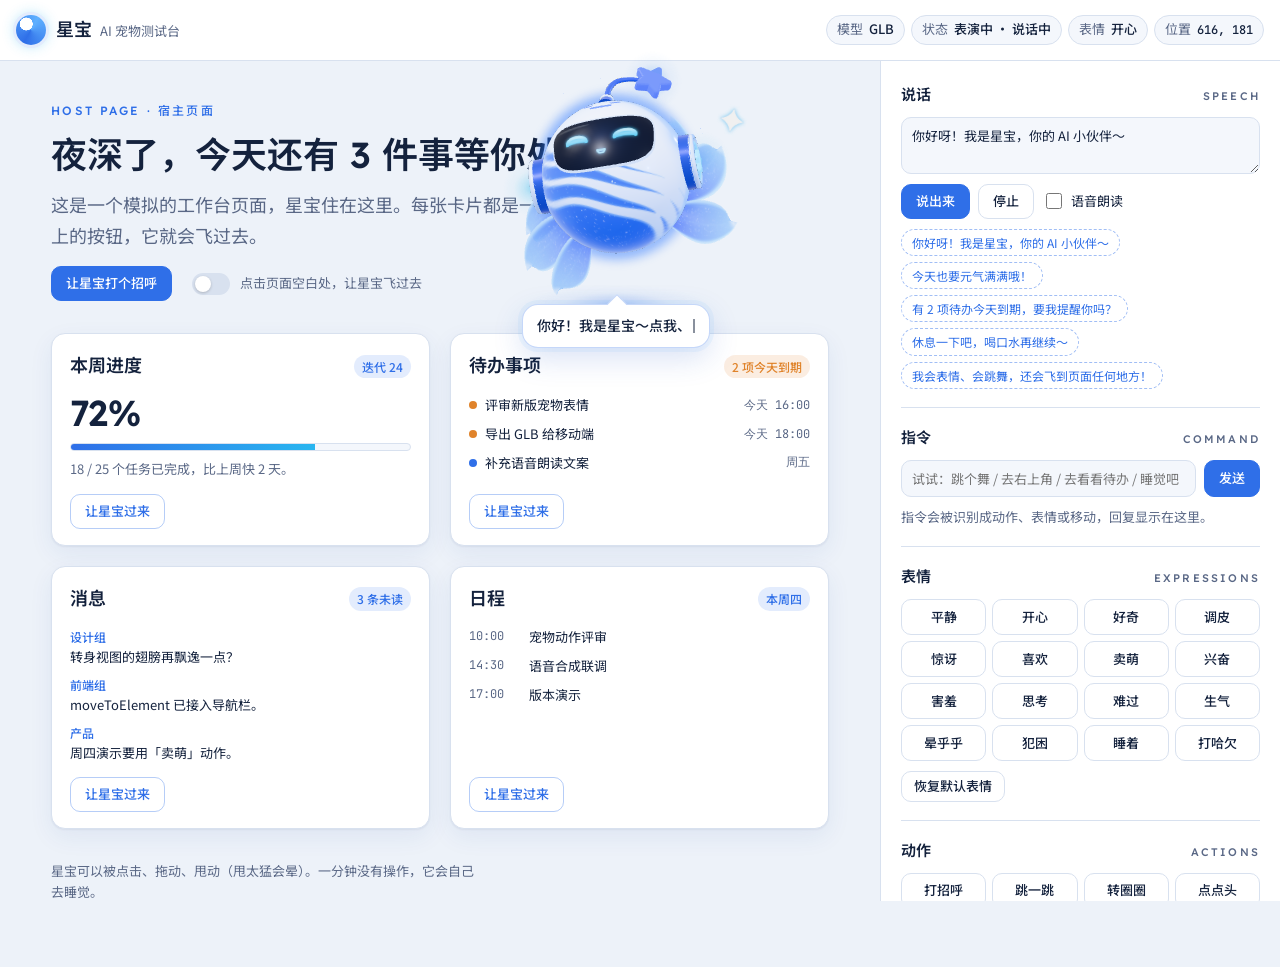
==== xingbao/index.html @ 5c1b40f6 "Add files via upload" ====
<!doctype html>
<html lang="zh-CN">
  <head>
    <meta charset="utf-8" />
    <meta name="viewport" content="width=device-width, initial-scale=1, viewport-fit=cover" />
    <title>星宝 AI 宠物测试台</title>
    <meta name="claude:viewport-fit-sides" content="cover" />
    <meta name="description" content="3D AI 宠物「星宝」的测试页面：表情、动作、说话、移动到页面指定位置、休息卖萌。" />
    <link rel="preconnect" href="https://fonts.googleapis.com" />
    <link rel="preconnect" href="https://fonts.gstatic.com" crossorigin />
    <link
      rel="stylesheet"
      href="https://fonts.googleapis.com/css2?family=Lexend:wght@400;500;600;700&family=Noto+Sans+SC:wght@400;500;700&family=JetBrains+Mono:wght@400;500&display=swap"
    />
    <script type="module" crossorigin src="./assets/main-Bt_G5dCi.js"></script>
    <link rel="modulepreload" crossorigin href="./assets/AIPet-CMBQ55zG.js">
    <link rel="stylesheet" crossorigin href="./assets/main-CghpnTw7.css">
  </head>
  <body>
    <header class="topbar">
      <div class="topbar-inner">
        <div class="brand">
          <span class="brand-mark" aria-hidden="true"></span>
          <div class="brand-text">
            <strong>星宝</strong>
            <span>AI 宠物测试台</span>
          </div>
        </div>
        <dl class="readout" aria-live="polite">
          <div><dt>模型</dt><dd id="ro-source">加载中</dd></div>
          <div><dt>状态</dt><dd id="ro-state">—</dd></div>
          <div><dt>表情</dt><dd id="ro-expr">—</dd></div>
          <div class="ro-pos"><dt>位置</dt><dd id="ro-pos">—</dd></div>
        </dl>
      </div>
    </header>

    <div class="shell">
      <main class="host" id="host" aria-label="模拟业务页面（星宝的活动区域）">
        <section class="greeting">
          <p class="eyebrow">HOST PAGE · 宿主页面</p>
          <h1 id="greeting-title">你好，今天还有 3 件事等你处理</h1>
          <p class="lede">这是一个模拟的工作台页面，星宝住在这里。每张卡片都是一个落脚点，点卡片上的按钮，它就会飞过去。</p>
          <div class="greeting-actions">
            <button class="btn btn-primary" id="btn-greet" type="button">让星宝打个招呼</button>
            <label class="switch">
              <input type="checkbox" id="opt-click-move" />
              <span class="switch-track" aria-hidden="true"></span>
              <span>点击页面空白处，让星宝飞过去</span>
            </label>
          </div>
        </section>

        <div class="spots">
          <article class="spot" id="spot-progress" data-spot="本周进度">
            <header>
              <h2>本周进度</h2>
              <span class="tag">迭代 24</span>
            </header>
            <div class="progress">
              <div class="progress-num"><span>72</span>%</div>
              <div class="progress-bar" role="progressbar" aria-valuenow="72" aria-valuemin="0" aria-valuemax="100" aria-label="本周进度">
                <span style="width: 72%"></span>
              </div>
              <p class="muted">18 / 25 个任务已完成，比上周快 2 天。</p>
            </div>
            <button class="btn btn-ghost spot-call" type="button" data-placement="top-right">让星宝过来</button>
          </article>

          <article class="spot" id="spot-tasks" data-spot="待办事项">
            <header>
              <h2>待办事项</h2>
              <span class="tag tag-warn">2 项今天到期</span>
            </header>
            <ul class="todo">
              <li><span class="dot dot-warn"></span>评审新版宠物表情<time>今天 16:00</time></li>
              <li><span class="dot dot-warn"></span>导出 GLB 给移动端<time>今天 18:00</time></li>
              <li><span class="dot"></span>补充语音朗读文案<time>周五</time></li>
            </ul>
            <button class="btn btn-ghost spot-call" type="button" data-placement="top">让星宝过来</button>
          </article>

          <article class="spot" id="spot-messages" data-spot="消息">
            <header>
              <h2>消息</h2>
              <span class="tag">3 条未读</span>
            </header>
            <ul class="msgs">
              <li><b>设计组</b>转身视图的翅膀再飘逸一点？</li>
              <li><b>前端组</b>moveToElement 已接入导航栏。</li>
              <li><b>产品</b>周四演示要用「卖萌」动作。</li>
            </ul>
            <button class="btn btn-ghost spot-call" type="button" data-placement="right">让星宝过来</button>
          </article>

          <article class="spot" id="spot-calendar" data-spot="日程">
            <header>
              <h2>日程</h2>
              <span class="tag">本周四</span>
            </header>
            <ol class="agenda">
              <li><time>10:00</time>宠物动作评审</li>
              <li><time>14:30</time>语音合成联调</li>
              <li><time>17:00</time>版本演示</li>
            </ol>
            <button class="btn btn-ghost spot-call" type="button" data-placement="left">让星宝过来</button>
          </article>
        </div>
        <p class="footnote">星宝可以被点击、拖动、甩动（甩太猛会晕）。一分钟没有操作，它会自己去睡觉。</p>
      </main>

      <aside class="console" aria-label="控制台">
        <section class="panel" aria-labelledby="h-talk">
          <h2 class="panel-title" id="h-talk"><span>说话</span><small>SPEECH</small></h2>
          <label class="sr-only" for="say-text">要说的话</label>
          <textarea id="say-text" rows="2">你好呀！我是星宝，你的 AI 小伙伴～</textarea>
          <div class="row">
            <button class="btn btn-primary" id="btn-say" type="button">说出来</button>
            <button class="btn" id="btn-stop" type="button">停止</button>
            <label class="check"><input type="checkbox" id="opt-voice" />语音朗读</label>
          </div>
          <div class="chips" id="say-presets" aria-label="预设台词"></div>
        </section>

        <section class="panel" aria-labelledby="h-chat">
          <h2 class="panel-title" id="h-chat"><span>指令</span><small>COMMAND</small></h2>
          <form class="chat-form" id="chat-form" autocomplete="off">
            <label class="sr-only" for="chat-input">对星宝说</label>
            <input id="chat-input" type="text" placeholder="试试：跳个舞 / 去右上角 / 去看看待办 / 睡觉吧" />
            <button class="btn btn-primary" type="submit">发送</button>
          </form>
          <ol class="chat-log" id="chat-log" aria-live="polite"></ol>
        </section>

        <section class="panel" aria-labelledby="h-expr">
          <h2 class="panel-title" id="h-expr"><span>表情</span><small>EXPRESSIONS</small></h2>
          <div class="grid grid-4" id="expr-grid"></div>
          <button class="btn btn-small" id="btn-expr-reset" type="button">恢复默认表情</button>
        </section>

        <section class="panel" aria-labelledby="h-act">
          <h2 class="panel-title" id="h-act"><span>动作</span><small>ACTIONS</small></h2>
          <div class="grid grid-4" id="action-grid"></div>
        </section>

        <section class="panel" aria-labelledby="h-move">
          <h2 class="panel-title" id="h-move"><span>移动</span><small>MOVE TO</small></h2>
          <div class="move-wrap">
            <div class="pad" id="move-pad" aria-label="飞到页面区域"></div>
            <div class="move-side">
              <label class="field">
                <span>落脚卡片</span>
                <select id="spot-select"></select>
              </label>
              <label class="field">
                <span>停靠位置</span>
                <select id="placement-select">
                  <option value="top">上方</option>
                  <option value="top-right">右上角</option>
                  <option value="right">右侧</option>
                  <option value="left">左侧</option>
                  <option value="bottom">下方</option>
                  <option value="inside-top-right">卡片内</option>
                </select>
              </label>
              <div class="row">
                <button class="btn btn-primary" id="btn-go-spot" type="button">飞过去</button>
                <button class="btn" id="btn-wander" type="button">随便逛逛</button>
              </div>
            </div>
          </div>
        </section>

        <section class="panel" aria-labelledby="h-rest">
          <h2 class="panel-title" id="h-rest"><span>休息</span><small>REST</small></h2>
          <div class="row">
            <button class="btn btn-primary" id="btn-rest" type="button">休息一下</button>
            <button class="btn" id="btn-wake" type="button">叫醒它</button>
          </div>
          <label class="field field-range">
            <span>无操作自动入睡 <output id="sleep-out">60 秒</output></span>
            <input type="range" id="sleep-range" min="0" max="180" step="10" value="60" />
          </label>
        </section>

        <section class="panel" aria-labelledby="h-view">
          <h2 class="panel-title" id="h-view"><span>视角与外观</span><small>TURNAROUND</small></h2>
          <div class="segmented" id="view-seg" role="radiogroup" aria-label="展示视角">
            <button type="button" role="radio" aria-checked="true" data-view="front">正面</button>
            <button type="button" role="radio" aria-checked="false" data-view="threeQuarter">3/4</button>
            <button type="button" role="radio" aria-checked="false" data-view="side">侧面</button>
            <button type="button" role="radio" aria-checked="false" data-view="back">背面</button>
          </div>
          <label class="field field-range">
            <span>体型 <output id="size-out">150 px</output></span>
            <input type="range" id="size-range" min="90" max="320" step="10" value="150" />
          </label>
          <div class="toggles">
            <label class="check"><input type="checkbox" id="opt-follow" checked />视线跟随鼠标</label>
            <label class="check"><input type="checkbox" id="opt-auto" checked />自主行为（闲逛、发呆、犯困）</label>
          </div>
        </section>

        <section class="panel" aria-labelledby="h-model">
          <h2 class="panel-title" id="h-model"><span>模型</span><small>MODEL</small></h2>
          <dl class="specs" id="model-specs">
            <div><dt>来源</dt><dd id="spec-source">—</dd></div>
            <div><dt>网格</dt><dd id="spec-meshes">—</dd></div>
            <div><dt>三角面</dt><dd id="spec-tris">—</dd></div>
            <div><dt>文件</dt><dd id="spec-url">—</dd></div>
          </dl>
          <button class="btn btn-small" id="btn-export" type="button">导出 GLB</button>
        </section>

        <section class="panel" aria-labelledby="h-log">
          <h2 class="panel-title" id="h-log"><span>事件</span><small>EVENTS</small></h2>
          <ol class="log" id="event-log"></ol>
        </section>
      </aside>
    </div>

  </body>
</html>
---- xingbao/assets/main-CghpnTw7.css ----
:root{--bg: #edf2f9;--surface: #ffffff;--surface-2: #f4f7fc;--ink: #14223d;--muted: #5a6886;--line: #d8e1ef;--accent: #2f6fe8;--accent-ink: #ffffff;--accent-soft: #e3ecfd;--glow: #29b6f0;--warn: #e0832a;--shadow: 0 1px 2px rgba(20, 40, 90, .06), 0 8px 24px rgba(30, 70, 160, .07);--font-display: "Lexend", "Noto Sans SC", "PingFang SC", "Microsoft YaHei", system-ui, sans-serif;--font-body: "Noto Sans SC", "PingFang SC", "Microsoft YaHei", system-ui, -apple-system, sans-serif;--font-mono: "JetBrains Mono", ui-monospace, "SFMono-Regular", Menlo, monospace;--step--1: .8125rem;--step-0: .9375rem;--step-1: 1.125rem;--step-2: 1.5rem;--step-3: clamp(1.6rem, 1.2rem + 1.6vw, 2.25rem);--radius: 14px;--topbar-h: 60px;--pet-bubble-bg: var(--surface);--pet-bubble-fg: var(--ink);--pet-bubble-line: rgba(47, 111, 232, .28);--pet-bubble-font: var(--font-body)}@media(prefers-color-scheme:dark){:root:not([data-theme=light]){--bg: #0b1120;--surface: #121a2c;--surface-2: #18223a;--ink: #e3ebfa;--muted: #97a5c2;--line: #26334f;--accent: #6b9dff;--accent-ink: #0b1120;--accent-soft: #1c2a4a;--glow: #5fd6ff;--warn: #f0a35a;--shadow: 0 1px 2px rgba(0, 0, 0, .3), 0 8px 24px rgba(0, 0, 0, .25);--pet-bubble-line: rgba(107, 157, 255, .4);color-scheme:dark}}:root[data-theme=dark]{--bg: #0b1120;--surface: #121a2c;--surface-2: #18223a;--ink: #e3ebfa;--muted: #97a5c2;--line: #26334f;--accent: #6b9dff;--accent-ink: #0b1120;--accent-soft: #1c2a4a;--glow: #5fd6ff;--warn: #f0a35a;--shadow: 0 1px 2px rgba(0, 0, 0, .3), 0 8px 24px rgba(0, 0, 0, .25);--pet-bubble-line: rgba(107, 157, 255, .4);color-scheme:dark}*,*:before,*:after{box-sizing:border-box}html,body{margin:0}body{background:var(--bg);color:var(--ink);font-family:var(--font-body);font-size:var(--step-0);line-height:1.6;-webkit-font-smoothing:antialiased}body:before{content:"";position:fixed;inset:0 0 auto;height:env(safe-area-inset-top,0px);background:var(--surface);z-index:10}h1,h2{font-family:var(--font-display);text-wrap:balance;margin:0}button,input,select,textarea{font:inherit;color:inherit}:focus-visible{outline:2px solid var(--glow);outline-offset:2px}.sr-only{position:absolute;width:1px;height:1px;overflow:hidden;clip:rect(0 0 0 0);white-space:nowrap}.muted{color:var(--muted)}.topbar{position:sticky;top:env(safe-area-inset-top,0px);z-index:20;background:var(--surface);border-bottom:1px solid var(--line)}.topbar-inner{display:flex;align-items:center;justify-content:space-between;gap:16px;flex-wrap:wrap;min-height:var(--topbar-h);padding-block:8px;padding-left:max(16px,env(safe-area-inset-left,0px));padding-right:max(16px,env(safe-area-inset-right,0px))}.brand{display:flex;align-items:center;gap:10px}.brand-mark{width:30px;height:30px;border-radius:50%;background:radial-gradient(circle at 34% 30%,#ffffff 0 22%,transparent 23%),conic-gradient(from 210deg,var(--accent),#5fb0ff,var(--accent));box-shadow:0 0 0 3px var(--accent-soft),0 0 14px #29b6f073}.brand-text{display:flex;align-items:baseline;gap:8px}.brand-text strong{font-family:var(--font-display);font-size:var(--step-1);font-weight:600}.brand-text span{color:var(--muted);font-size:var(--step--1)}.readout{display:flex;flex-wrap:wrap;gap:6px;margin:0}.readout>div{display:flex;align-items:baseline;gap:6px;padding:3px 10px;border:1px solid var(--line);border-radius:999px;background:var(--surface-2);font-size:var(--step--1)}.readout dt{color:var(--muted)}.readout dd{margin:0;font-weight:500;font-variant-numeric:tabular-nums}.readout .ro-pos dd{font-family:var(--font-mono);font-size:.75rem}.shell{display:grid;grid-template-columns:minmax(0,1fr) 400px;align-items:start}.host{min-width:0;padding-block:40px 64px;padding-left:max(16px,calc(env(safe-area-inset-left,0px) + 16px),4vw);padding-right:max(16px,4vw);display:flex;flex-direction:column;gap:32px}.greeting{display:flex;flex-direction:column;gap:12px;max-width:40rem}.eyebrow{margin:0;font-family:var(--font-display);font-size:.75rem;font-weight:500;letter-spacing:.18em;color:var(--accent)}.greeting h1{font-size:var(--step-3);font-weight:600;line-height:1.25}.lede{margin:0;color:var(--muted);font-size:var(--step-1);line-height:1.7}.greeting-actions{display:flex;flex-wrap:wrap;align-items:center;gap:12px 20px;margin-top:4px}.spots{display:grid;grid-template-columns:repeat(2,minmax(0,1fr));gap:20px;max-width:920px}@media(max-width:640px){.spots{grid-template-columns:minmax(0,1fr)}}.spot{display:flex;flex-direction:column;gap:14px;min-width:0;padding:18px 18px 16px;background:var(--surface);border:1px solid var(--line);border-radius:var(--radius);box-shadow:var(--shadow);transition:border-color .2s,box-shadow .2s}.spot.is-target{border-color:var(--glow);box-shadow:0 0 0 3px #29b6f02e,var(--shadow)}.spot header{display:flex;align-items:center;justify-content:space-between;gap:8px}.spot h2{font-size:var(--step-1);font-weight:600}.tag{padding:2px 8px;border-radius:999px;background:var(--accent-soft);color:var(--accent);font-size:.75rem;font-weight:500;white-space:nowrap}.tag-warn{background:color-mix(in srgb,var(--warn) 14%,transparent);color:var(--warn)}.progress-num{font-family:var(--font-display);font-size:2.25rem;font-weight:600;line-height:1;font-variant-numeric:tabular-nums}.progress-num span{letter-spacing:-.02em}.progress-bar{height:8px;margin:12px 0 8px;border-radius:999px;background:var(--surface-2);border:1px solid var(--line);overflow:hidden}.progress-bar span{display:block;height:100%;background:linear-gradient(90deg,var(--accent),var(--glow))}.progress p{margin:0;font-size:var(--step--1)}.todo,.msgs,.agenda{list-style:none;margin:0;padding:0;display:flex;flex-direction:column;gap:8px;font-size:var(--step--1)}.todo li{display:grid;grid-template-columns:auto 1fr auto;align-items:center;gap:8px}.todo time,.agenda time{color:var(--muted);font-family:var(--font-mono);font-size:.75rem;font-variant-numeric:tabular-nums}.dot{width:8px;height:8px;border-radius:50%;background:var(--accent)}.dot-warn{background:var(--warn)}.msgs b{display:block;font-weight:500;color:var(--accent);font-size:.75rem}.agenda li{display:grid;grid-template-columns:52px 1fr;gap:8px}.spot-call{margin-top:auto;align-self:flex-start}.footnote{margin:0;color:var(--muted);font-size:var(--step--1);max-width:62ch}.console{position:sticky;top:calc(var(--topbar-h) + env(safe-area-inset-top,0px));max-height:calc(100vh - var(--topbar-h) - env(safe-area-inset-top,0px));overflow-y:auto;overscroll-behavior:contain;background:var(--surface);border-left:1px solid var(--line);padding-block:4px 32px;padding-left:20px;padding-right:max(20px,env(safe-area-inset-right,0px))}.panel{display:flex;flex-direction:column;gap:10px;padding-block:18px;border-bottom:1px solid var(--line)}.panel:last-child{border-bottom:none}.panel-title{display:flex;align-items:baseline;justify-content:space-between;gap:8px;font-size:var(--step-0);font-weight:600}.panel-title small{font-family:var(--font-display);font-size:.6875rem;font-weight:500;letter-spacing:.2em;color:var(--muted)}textarea,input[type=text],select{width:100%;padding:8px 10px;border:1px solid var(--line);border-radius:10px;background:var(--surface-2);font-size:var(--step--1);line-height:1.5}textarea{resize:vertical;min-height:56px}.row{display:flex;flex-wrap:wrap;align-items:center;gap:8px}.btn{display:inline-flex;align-items:center;justify-content:center;gap:6px;min-height:34px;padding:6px 14px;border:1px solid var(--line);border-radius:10px;background:var(--surface);color:var(--ink);font-size:var(--step--1);font-weight:500;cursor:pointer;transition:background .15s,border-color .15s,transform .1s}.btn:hover{border-color:var(--accent);background:var(--accent-soft)}.btn:active{transform:translateY(1px)}.btn-primary{background:var(--accent);border-color:var(--accent);color:var(--accent-ink)}.btn-primary:hover{background:var(--accent);filter:brightness(1.08)}.btn-ghost{background:transparent;color:var(--accent);border-color:color-mix(in srgb,var(--accent) 35%,transparent)}.btn-small{align-self:flex-start;min-height:30px;padding:4px 12px}.btn[aria-pressed=true]{background:var(--accent-soft);border-color:var(--accent);color:var(--accent)}.grid{display:grid;gap:6px}.grid-4{grid-template-columns:repeat(4,minmax(0,1fr))}.grid .btn{padding-inline:4px;min-height:36px}.chips{display:flex;flex-wrap:wrap;gap:6px}.chip{padding:3px 10px;border:1px dashed color-mix(in srgb,var(--accent) 45%,transparent);border-radius:999px;background:transparent;color:var(--accent);font-size:.75rem;cursor:pointer;max-width:100%;overflow:hidden;text-overflow:ellipsis;white-space:nowrap}.chip:hover{background:var(--accent-soft)}.check{display:inline-flex;align-items:center;gap:6px;font-size:var(--step--1);cursor:pointer}.check input{accent-color:var(--accent);width:16px;height:16px}.toggles{display:flex;flex-direction:column;gap:6px}.switch{display:inline-flex;align-items:center;gap:10px;font-size:var(--step--1);color:var(--muted);cursor:pointer}.switch input{position:absolute;opacity:0;width:1px;height:1px}.switch-track{position:relative;width:38px;height:22px;border-radius:999px;background:var(--line);transition:background .2s;flex:none}.switch-track:after{content:"";position:absolute;top:3px;left:3px;width:16px;height:16px;border-radius:50%;background:var(--surface);box-shadow:0 1px 3px #0003;transition:transform .2s}.switch input:checked+.switch-track{background:var(--accent)}.switch input:checked+.switch-track:after{transform:translate(16px)}.switch input:focus-visible+.switch-track{outline:2px solid var(--glow);outline-offset:2px}.chat-form{display:flex;gap:8px}.chat-form input{flex:1;min-width:0}.chat-log{list-style:none;margin:0;padding:0;display:flex;flex-direction:column;gap:6px;font-size:var(--step--1)}.chat-log li{display:grid;grid-template-columns:34px 1fr;gap:6px}.chat-log .who{color:var(--muted);font-size:.75rem;padding-top:1px}.chat-log .pet .who{color:var(--accent)}.chat-log .empty{display:block;color:var(--muted)}.move-wrap{display:grid;grid-template-columns:132px minmax(0,1fr);gap:14px;align-items:start}.pad{display:grid;grid-template-columns:repeat(3,1fr);gap:4px;padding:6px;border:1px solid var(--line);border-radius:12px;background:var(--surface-2);aspect-ratio:1;max-width:100%}.pad button{border:1px solid transparent;border-radius:8px;background:var(--surface);color:var(--muted);font-size:.6875rem;cursor:pointer;padding:0}.pad button:hover{border-color:var(--accent);color:var(--accent)}.move-side{display:flex;flex-direction:column;gap:8px;min-width:0}.field{display:flex;flex-direction:column;gap:4px;font-size:.75rem;color:var(--muted)}.field-range span{display:flex;justify-content:space-between}.field output{font-family:var(--font-mono);color:var(--ink)}input[type=range]{width:100%;accent-color:var(--accent)}.segmented{display:grid;grid-template-columns:repeat(4,1fr);padding:3px;gap:3px;border:1px solid var(--line);border-radius:10px;background:var(--surface-2)}.segmented button{min-height:30px;border:none;border-radius:7px;background:transparent;font-size:var(--step--1);cursor:pointer;color:var(--muted)}.segmented button[aria-checked=true]{background:var(--surface);color:var(--accent);font-weight:500;box-shadow:0 1px 3px #14285a1f}.specs{display:grid;grid-template-columns:repeat(2,minmax(0,1fr));gap:8px 12px;margin:0;font-size:var(--step--1)}.specs dt{color:var(--muted);font-size:.75rem}.specs dd{margin:0;font-family:var(--font-mono);font-size:.75rem;font-variant-numeric:tabular-nums;overflow-wrap:anywhere}.log{list-style:none;margin:0;padding:0;display:flex;flex-direction:column;gap:2px;max-height:180px;overflow-y:auto;font-family:var(--font-mono);font-size:.75rem;color:var(--muted)}.log li{display:grid;grid-template-columns:62px 1fr;gap:6px}.log li b{font-weight:500;color:var(--ink)}.ripple{position:fixed;width:44px;height:44px;margin:-22px 0 0 -22px;border:2px solid var(--glow);border-radius:50%;pointer-events:none;z-index:50;animation:ripple .7s ease-out forwards}@keyframes ripple{0%{transform:scale(.3);opacity:1}to{transform:scale(1.6);opacity:0}}.ai-pet-hitbox:focus-visible{outline:2px dashed var(--glow)}@media(max-width:960px){.shell{grid-template-columns:minmax(0,1fr)}.console{position:static;max-height:none;overflow:visible;border-left:none;border-top:1px solid var(--line);padding-left:max(16px,env(safe-area-inset-left,0px));padding-right:max(16px,env(safe-area-inset-right,0px))}.host{padding-left:max(16px,env(safe-area-inset-left,0px));padding-right:max(16px,env(safe-area-inset-right,0px));padding-block:28px 140px}}@media(max-width:420px){.grid-4{grid-template-columns:repeat(3,minmax(0,1fr))}.move-wrap{grid-template-columns:minmax(0,1fr)}.pad{max-width:180px}.readout .ro-pos{display:none}}@media(prefers-reduced-motion:reduce){.ripple{animation-duration:.01s}}
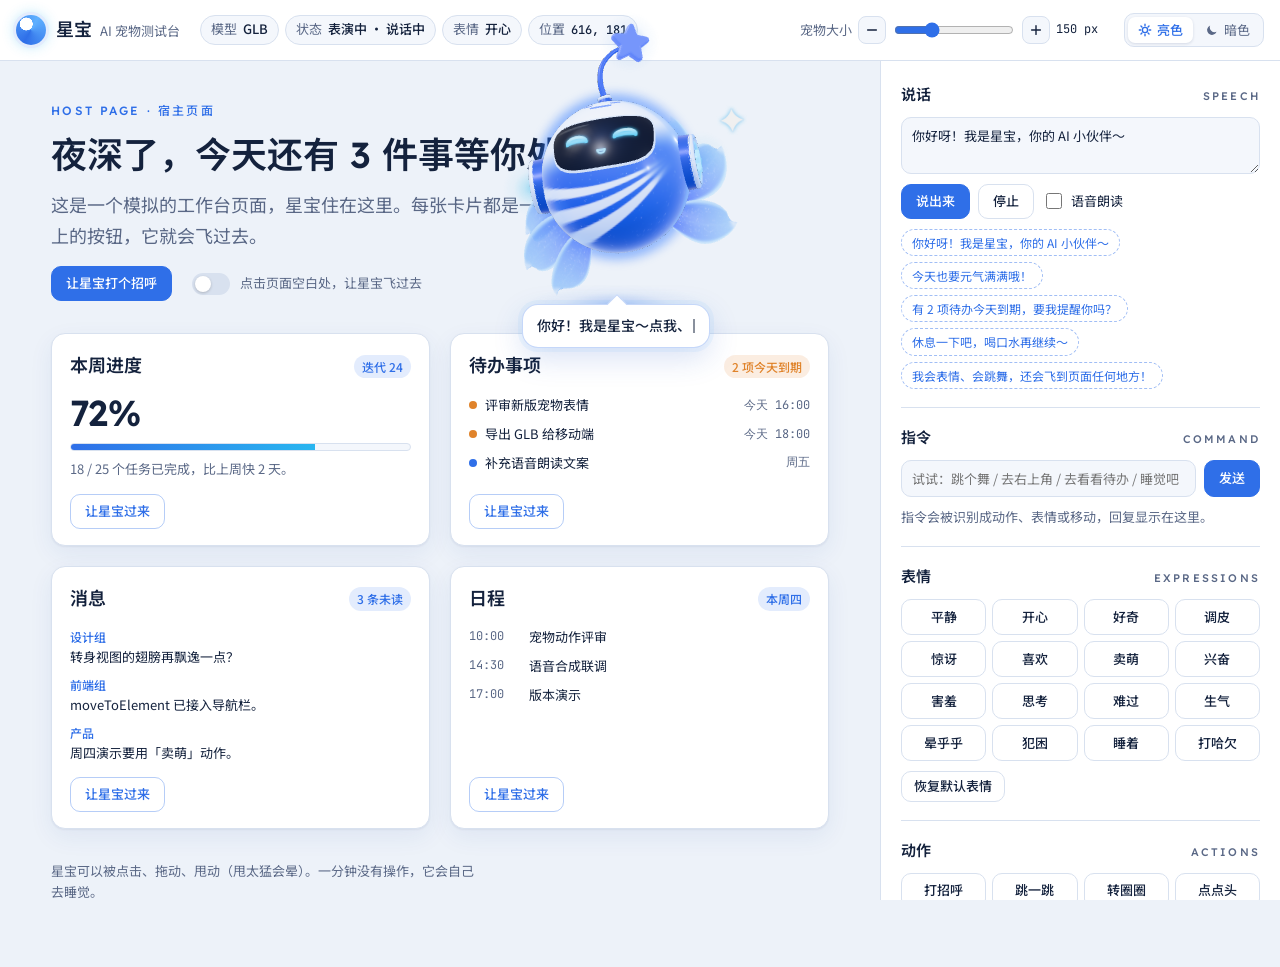
==== commit e3975791: "Add files via upload" ====
--- a/xingbao/index.html
+++ b/xingbao/index.html
@@ -12,9 +12,16 @@
       rel="stylesheet"
       href="https://fonts.googleapis.com/css2?family=Lexend:wght@400;500;600;700&family=Noto+Sans+SC:wght@400;500;700&family=JetBrains+Mono:wght@400;500&display=swap"
     />
-    <script type="module" crossorigin src="./assets/main-Bt_G5dCi.js"></script>
-    <link rel="modulepreload" crossorigin href="./assets/AIPet-CMBQ55zG.js">
-    <link rel="stylesheet" crossorigin href="./assets/main-CghpnTw7.css">
+    <script>
+      // 首屏绘制前应用上次选择的色调，避免闪烁
+      try {
+        var savedTheme = localStorage.getItem('xingbao.theme');
+        if (savedTheme) document.documentElement.dataset.theme = savedTheme;
+      } catch (e) {}
+    </script>
+    <script type="module" crossorigin src="./assets/main-B0TUtE0-.js"></script>
+    <link rel="modulepreload" crossorigin href="./assets/AIPet-BCipP4qN.js">
+    <link rel="stylesheet" crossorigin href="./assets/main-C_4To9HW.css">
   </head>
   <body>
     <header class="topbar">
@@ -32,6 +39,32 @@
           <div><dt>表情</dt><dd id="ro-expr">—</dd></div>
           <div class="ro-pos"><dt>位置</dt><dd id="ro-pos">—</dd></div>
         </dl>
+        <div class="toolbar" role="group" aria-label="显示设置">
+          <div class="size-ctl">
+            <span class="size-label" id="size-label">宠物大小</span>
+            <button type="button" class="icon-btn" id="size-dec" aria-label="缩小宠物">
+              <svg viewBox="0 0 16 16" aria-hidden="true"><path d="M3 8h10" /></svg>
+            </button>
+            <input type="range" id="size-range" min="80" max="320" step="10" value="150" aria-labelledby="size-label" />
+            <button type="button" class="icon-btn" id="size-inc" aria-label="放大宠物">
+              <svg viewBox="0 0 16 16" aria-hidden="true"><path d="M3 8h10M8 3v10" /></svg>
+            </button>
+            <output id="size-out" for="size-range">150 px</output>
+          </div>
+          <div class="theme-seg" id="theme-seg" role="radiogroup" aria-label="页面色调">
+            <button type="button" role="radio" aria-checked="true" data-theme-choice="light">
+              <svg viewBox="0 0 16 16" aria-hidden="true">
+                <circle cx="8" cy="8" r="3" />
+                <path d="M8 1.5v1.6M8 12.9v1.6M1.5 8h1.6M12.9 8h1.6M3.4 3.4l1.1 1.1M11.5 11.5l1.1 1.1M3.4 12.6l1.1-1.1M11.5 4.5l1.1-1.1" />
+              </svg>
+              亮色
+            </button>
+            <button type="button" role="radio" aria-checked="false" data-theme-choice="dark">
+              <svg viewBox="0 0 16 16" aria-hidden="true"><path d="M13.2 10.1A5.6 5.6 0 0 1 5.9 2.8a5.6 5.6 0 1 0 7.3 7.3z" /></svg>
+              暗色
+            </button>
+          </div>
+        </div>
       </div>
     </header>
 
@@ -184,17 +217,13 @@
         </section>
 
         <section class="panel" aria-labelledby="h-view">
-          <h2 class="panel-title" id="h-view"><span>视角与外观</span><small>TURNAROUND</small></h2>
+          <h2 class="panel-title" id="h-view"><span>视角与行为</span><small>TURNAROUND</small></h2>
           <div class="segmented" id="view-seg" role="radiogroup" aria-label="展示视角">
             <button type="button" role="radio" aria-checked="true" data-view="front">正面</button>
             <button type="button" role="radio" aria-checked="false" data-view="threeQuarter">3/4</button>
             <button type="button" role="radio" aria-checked="false" data-view="side">侧面</button>
             <button type="button" role="radio" aria-checked="false" data-view="back">背面</button>
           </div>
-          <label class="field field-range">
-            <span>体型 <output id="size-out">150 px</output></span>
-            <input type="range" id="size-range" min="90" max="320" step="10" value="150" />
-          </label>
           <div class="toggles">
             <label class="check"><input type="checkbox" id="opt-follow" checked />视线跟随鼠标</label>
             <label class="check"><input type="checkbox" id="opt-auto" checked />自主行为（闲逛、发呆、犯困）</label>
--- a/xingbao/assets/main-C_4To9HW.css
+++ b/xingbao/assets/main-C_4To9HW.css
@@ -0,0 +1 @@
+:root{--bg: #edf2f9;--surface: #ffffff;--surface-2: #f4f7fc;--ink: #14223d;--muted: #5a6886;--line: #d8e1ef;--accent: #2f6fe8;--accent-ink: #ffffff;--accent-soft: #e3ecfd;--glow: #29b6f0;--warn: #e0832a;--shadow: 0 1px 2px rgba(20, 40, 90, .06), 0 8px 24px rgba(30, 70, 160, .07);--font-display: "Lexend", "Noto Sans SC", "PingFang SC", "Microsoft YaHei", system-ui, sans-serif;--font-body: "Noto Sans SC", "PingFang SC", "Microsoft YaHei", system-ui, -apple-system, sans-serif;--font-mono: "JetBrains Mono", ui-monospace, "SFMono-Regular", Menlo, monospace;--step--1: .8125rem;--step-0: .9375rem;--step-1: 1.125rem;--step-2: 1.5rem;--step-3: clamp(1.6rem, 1.2rem + 1.6vw, 2.25rem);--radius: 14px;--topbar-h: 60px;--pet-bubble-bg: var(--surface);--pet-bubble-fg: var(--ink);--pet-bubble-line: rgba(47, 111, 232, .28);--pet-bubble-font: var(--font-body)}@media(prefers-color-scheme:dark){:root:not([data-theme=light]){--bg: #0b1120;--surface: #121a2c;--surface-2: #18223a;--ink: #e3ebfa;--muted: #97a5c2;--line: #26334f;--accent: #6b9dff;--accent-ink: #0b1120;--accent-soft: #1c2a4a;--glow: #5fd6ff;--warn: #f0a35a;--shadow: 0 1px 2px rgba(0, 0, 0, .3), 0 8px 24px rgba(0, 0, 0, .25);--pet-bubble-line: rgba(107, 157, 255, .4);color-scheme:dark}}:root[data-theme=dark]{--bg: #0b1120;--surface: #121a2c;--surface-2: #18223a;--ink: #e3ebfa;--muted: #97a5c2;--line: #26334f;--accent: #6b9dff;--accent-ink: #0b1120;--accent-soft: #1c2a4a;--glow: #5fd6ff;--warn: #f0a35a;--shadow: 0 1px 2px rgba(0, 0, 0, .3), 0 8px 24px rgba(0, 0, 0, .25);--pet-bubble-line: rgba(107, 157, 255, .4);color-scheme:dark}*,*:before,*:after{box-sizing:border-box}html,body{margin:0}body{background:var(--bg);color:var(--ink);font-family:var(--font-body);font-size:var(--step-0);line-height:1.6;-webkit-font-smoothing:antialiased}body:before{content:"";position:fixed;inset:0 0 auto;height:env(safe-area-inset-top,0px);background:var(--surface);z-index:10}h1,h2{font-family:var(--font-display);text-wrap:balance;margin:0}button,input,select,textarea{font:inherit;color:inherit}:focus-visible{outline:2px solid var(--glow);outline-offset:2px}.sr-only{position:absolute;width:1px;height:1px;overflow:hidden;clip:rect(0 0 0 0);white-space:nowrap}.muted{color:var(--muted)}.topbar{position:sticky;top:env(safe-area-inset-top,0px);z-index:20;background:var(--surface);border-bottom:1px solid var(--line)}.topbar-inner{display:grid;grid-template-columns:auto minmax(0,1fr) auto;grid-template-areas:"brand readout tools";align-items:center;gap:8px 20px;min-height:60px;padding-block:8px;padding-left:max(16px,env(safe-area-inset-left,0px));padding-right:max(16px,env(safe-area-inset-right,0px))}.brand{grid-area:brand}.readout{grid-area:readout}.toolbar{grid-area:tools;display:flex;flex-wrap:wrap;align-items:center;justify-content:flex-end;gap:8px 14px}.size-ctl{display:flex;align-items:center;gap:6px}.size-label{color:var(--muted);font-size:var(--step--1);white-space:nowrap}.size-ctl input[type=range]{width:120px}.size-ctl output{min-width:4.5em;font-family:var(--font-mono);font-size:.75rem;font-variant-numeric:tabular-nums;color:var(--ink)}.icon-btn{display:inline-grid;place-items:center;width:28px;height:28px;padding:0;border:1px solid var(--line);border-radius:8px;background:var(--surface-2);color:var(--ink);cursor:pointer;flex:none}.icon-btn:hover:not(:disabled){border-color:var(--accent);color:var(--accent)}.icon-btn:disabled{opacity:.4;cursor:default}.icon-btn svg,.theme-seg svg{width:14px;height:14px;fill:none;stroke:currentColor;stroke-width:1.6;stroke-linecap:round;stroke-linejoin:round}.theme-seg{display:inline-flex;padding:3px;gap:2px;border:1px solid var(--line);border-radius:10px;background:var(--surface-2)}.theme-seg button{display:inline-flex;align-items:center;gap:5px;min-height:26px;padding:0 10px;border:none;border-radius:7px;background:transparent;color:var(--muted);font-size:var(--step--1);cursor:pointer}.theme-seg button[aria-checked=true]{background:var(--surface);color:var(--accent);font-weight:500;box-shadow:0 1px 3px #14285a24}.theme-seg button[data-theme-choice=dark] svg{fill:currentColor;stroke:none}@media(max-width:1240px){.topbar-inner{grid-template-columns:auto minmax(0,1fr);grid-template-areas:"brand tools" "readout readout"}}@media(max-width:680px){.topbar{position:static}.topbar-inner{grid-template-columns:minmax(0,1fr);grid-template-areas:"brand" "tools" "readout"}.toolbar{justify-content:flex-start}.size-ctl{flex:1 1 260px}.size-ctl input[type=range]{width:auto;flex:1;min-width:80px}}.brand{display:flex;align-items:center;gap:10px}.brand-mark{width:30px;height:30px;border-radius:50%;background:radial-gradient(circle at 34% 30%,#ffffff 0 22%,transparent 23%),conic-gradient(from 210deg,var(--accent),#5fb0ff,var(--accent));box-shadow:0 0 0 3px var(--accent-soft),0 0 14px #29b6f073}.brand-text{display:flex;align-items:baseline;gap:8px}.brand-text strong{font-family:var(--font-display);font-size:var(--step-1);font-weight:600}.brand-text span{color:var(--muted);font-size:var(--step--1)}.readout{display:flex;flex-wrap:wrap;gap:6px;margin:0}.readout>div{display:flex;align-items:baseline;gap:6px;padding:3px 10px;border:1px solid var(--line);border-radius:999px;background:var(--surface-2);font-size:var(--step--1)}.readout dt{color:var(--muted)}.readout dd{margin:0;font-weight:500;font-variant-numeric:tabular-nums}.readout .ro-pos dd{font-family:var(--font-mono);font-size:.75rem}.shell{display:grid;grid-template-columns:minmax(0,1fr) 400px;align-items:start}.host{min-width:0;padding-block:40px 64px;padding-left:max(16px,calc(env(safe-area-inset-left,0px) + 16px),4vw);padding-right:max(16px,4vw);display:flex;flex-direction:column;gap:32px}.greeting{display:flex;flex-direction:column;gap:12px;max-width:40rem}.eyebrow{margin:0;font-family:var(--font-display);font-size:.75rem;font-weight:500;letter-spacing:.18em;color:var(--accent)}.greeting h1{font-size:var(--step-3);font-weight:600;line-height:1.25}.lede{margin:0;color:var(--muted);font-size:var(--step-1);line-height:1.7}.greeting-actions{display:flex;flex-wrap:wrap;align-items:center;gap:12px 20px;margin-top:4px}.spots{display:grid;grid-template-columns:repeat(2,minmax(0,1fr));gap:20px;max-width:920px}@media(max-width:640px){.spots{grid-template-columns:minmax(0,1fr)}}.spot{display:flex;flex-direction:column;gap:14px;min-width:0;padding:18px 18px 16px;background:var(--surface);border:1px solid var(--line);border-radius:var(--radius);box-shadow:var(--shadow);transition:border-color .2s,box-shadow .2s}.spot.is-target{border-color:var(--glow);box-shadow:0 0 0 3px #29b6f02e,var(--shadow)}.spot header{display:flex;align-items:center;justify-content:space-between;gap:8px}.spot h2{font-size:var(--step-1);font-weight:600}.tag{padding:2px 8px;border-radius:999px;background:var(--accent-soft);color:var(--accent);font-size:.75rem;font-weight:500;white-space:nowrap}.tag-warn{background:color-mix(in srgb,var(--warn) 14%,transparent);color:var(--warn)}.progress-num{font-family:var(--font-display);font-size:2.25rem;font-weight:600;line-height:1;font-variant-numeric:tabular-nums}.progress-num span{letter-spacing:-.02em}.progress-bar{height:8px;margin:12px 0 8px;border-radius:999px;background:var(--surface-2);border:1px solid var(--line);overflow:hidden}.progress-bar span{display:block;height:100%;background:linear-gradient(90deg,var(--accent),var(--glow))}.progress p{margin:0;font-size:var(--step--1)}.todo,.msgs,.agenda{list-style:none;margin:0;padding:0;display:flex;flex-direction:column;gap:8px;font-size:var(--step--1)}.todo li{display:grid;grid-template-columns:auto 1fr auto;align-items:center;gap:8px}.todo time,.agenda time{color:var(--muted);font-family:var(--font-mono);font-size:.75rem;font-variant-numeric:tabular-nums}.dot{width:8px;height:8px;border-radius:50%;background:var(--accent)}.dot-warn{background:var(--warn)}.msgs b{display:block;font-weight:500;color:var(--accent);font-size:.75rem}.agenda li{display:grid;grid-template-columns:52px 1fr;gap:8px}.spot-call{margin-top:auto;align-self:flex-start}.footnote{margin:0;color:var(--muted);font-size:var(--step--1);max-width:62ch}.console{position:sticky;top:calc(var(--topbar-h) + env(safe-area-inset-top,0px));max-height:calc(100vh - var(--topbar-h) - env(safe-area-inset-top,0px));overflow-y:auto;overscroll-behavior:contain;background:var(--surface);border-left:1px solid var(--line);padding-block:4px 32px;padding-left:20px;padding-right:max(20px,env(safe-area-inset-right,0px))}.panel{display:flex;flex-direction:column;gap:10px;padding-block:18px;border-bottom:1px solid var(--line)}.panel:last-child{border-bottom:none}.panel-title{display:flex;align-items:baseline;justify-content:space-between;gap:8px;font-size:var(--step-0);font-weight:600}.panel-title small{font-family:var(--font-display);font-size:.6875rem;font-weight:500;letter-spacing:.2em;color:var(--muted)}textarea,input[type=text],select{width:100%;padding:8px 10px;border:1px solid var(--line);border-radius:10px;background:var(--surface-2);font-size:var(--step--1);line-height:1.5}textarea{resize:vertical;min-height:56px}.row{display:flex;flex-wrap:wrap;align-items:center;gap:8px}.btn{display:inline-flex;align-items:center;justify-content:center;gap:6px;min-height:34px;padding:6px 14px;border:1px solid var(--line);border-radius:10px;background:var(--surface);color:var(--ink);font-size:var(--step--1);font-weight:500;cursor:pointer;transition:background .15s,border-color .15s,transform .1s}.btn:hover{border-color:var(--accent);background:var(--accent-soft)}.btn:active{transform:translateY(1px)}.btn-primary{background:var(--accent);border-color:var(--accent);color:var(--accent-ink)}.btn-primary:hover{background:var(--accent);filter:brightness(1.08)}.btn-ghost{background:transparent;color:var(--accent);border-color:color-mix(in srgb,var(--accent) 35%,transparent)}.btn-small{align-self:flex-start;min-height:30px;padding:4px 12px}.btn[aria-pressed=true]{background:var(--accent-soft);border-color:var(--accent);color:var(--accent)}.grid{display:grid;gap:6px}.grid-4{grid-template-columns:repeat(4,minmax(0,1fr))}.grid .btn{padding-inline:4px;min-height:36px}.chips{display:flex;flex-wrap:wrap;gap:6px}.chip{padding:3px 10px;border:1px dashed color-mix(in srgb,var(--accent) 45%,transparent);border-radius:999px;background:transparent;color:var(--accent);font-size:.75rem;cursor:pointer;max-width:100%;overflow:hidden;text-overflow:ellipsis;white-space:nowrap}.chip:hover{background:var(--accent-soft)}.check{display:inline-flex;align-items:center;gap:6px;font-size:var(--step--1);cursor:pointer}.check input{accent-color:var(--accent);width:16px;height:16px}.toggles{display:flex;flex-direction:column;gap:6px}.switch{display:inline-flex;align-items:center;gap:10px;font-size:var(--step--1);color:var(--muted);cursor:pointer}.switch input{position:absolute;opacity:0;width:1px;height:1px}.switch-track{position:relative;width:38px;height:22px;border-radius:999px;background:var(--line);transition:background .2s;flex:none}.switch-track:after{content:"";position:absolute;top:3px;left:3px;width:16px;height:16px;border-radius:50%;background:var(--surface);box-shadow:0 1px 3px #0003;transition:transform .2s}.switch input:checked+.switch-track{background:var(--accent)}.switch input:checked+.switch-track:after{transform:translate(16px)}.switch input:focus-visible+.switch-track{outline:2px solid var(--glow);outline-offset:2px}.chat-form{display:flex;gap:8px}.chat-form input{flex:1;min-width:0}.chat-log{list-style:none;margin:0;padding:0;display:flex;flex-direction:column;gap:6px;font-size:var(--step--1)}.chat-log li{display:grid;grid-template-columns:34px 1fr;gap:6px}.chat-log .who{color:var(--muted);font-size:.75rem;padding-top:1px}.chat-log .pet .who{color:var(--accent)}.chat-log .empty{display:block;color:var(--muted)}.move-wrap{display:grid;grid-template-columns:132px minmax(0,1fr);gap:14px;align-items:start}.pad{display:grid;grid-template-columns:repeat(3,1fr);gap:4px;padding:6px;border:1px solid var(--line);border-radius:12px;background:var(--surface-2);aspect-ratio:1;max-width:100%}.pad button{border:1px solid transparent;border-radius:8px;background:var(--surface);color:var(--muted);font-size:.6875rem;cursor:pointer;padding:0}.pad button:hover{border-color:var(--accent);color:var(--accent)}.move-side{display:flex;flex-direction:column;gap:8px;min-width:0}.field{display:flex;flex-direction:column;gap:4px;font-size:.75rem;color:var(--muted)}.field-range span{display:flex;justify-content:space-between}.field output{font-family:var(--font-mono);color:var(--ink)}input[type=range]{width:100%;accent-color:var(--accent)}.segmented{display:grid;grid-template-columns:repeat(4,1fr);padding:3px;gap:3px;border:1px solid var(--line);border-radius:10px;background:var(--surface-2)}.segmented button{min-height:30px;border:none;border-radius:7px;background:transparent;font-size:var(--step--1);cursor:pointer;color:var(--muted)}.segmented button[aria-checked=true]{background:var(--surface);color:var(--accent);font-weight:500;box-shadow:0 1px 3px #14285a1f}.specs{display:grid;grid-template-columns:repeat(2,minmax(0,1fr));gap:8px 12px;margin:0;font-size:var(--step--1)}.specs dt{color:var(--muted);font-size:.75rem}.specs dd{margin:0;font-family:var(--font-mono);font-size:.75rem;font-variant-numeric:tabular-nums;overflow-wrap:anywhere}.log{list-style:none;margin:0;padding:0;display:flex;flex-direction:column;gap:2px;max-height:180px;overflow-y:auto;font-family:var(--font-mono);font-size:.75rem;color:var(--muted)}.log li{display:grid;grid-template-columns:62px 1fr;gap:6px}.log li b{font-weight:500;color:var(--ink)}.ripple{position:fixed;width:44px;height:44px;margin:-22px 0 0 -22px;border:2px solid var(--glow);border-radius:50%;pointer-events:none;z-index:50;animation:ripple .7s ease-out forwards}@keyframes ripple{0%{transform:scale(.3);opacity:1}to{transform:scale(1.6);opacity:0}}.ai-pet-hitbox:focus-visible{outline:2px dashed var(--glow)}@media(max-width:960px){.shell{grid-template-columns:minmax(0,1fr)}.console{position:static;max-height:none;overflow:visible;border-left:none;border-top:1px solid var(--line);padding-left:max(16px,env(safe-area-inset-left,0px));padding-right:max(16px,env(safe-area-inset-right,0px))}.host{padding-left:max(16px,env(safe-area-inset-left,0px));padding-right:max(16px,env(safe-area-inset-right,0px));padding-block:28px 140px}}@media(max-width:420px){.grid-4{grid-template-columns:repeat(3,minmax(0,1fr))}.move-wrap{grid-template-columns:minmax(0,1fr)}.pad{max-width:180px}.readout .ro-pos{display:none}}@media(prefers-reduced-motion:reduce){.ripple{animation-duration:.01s}}
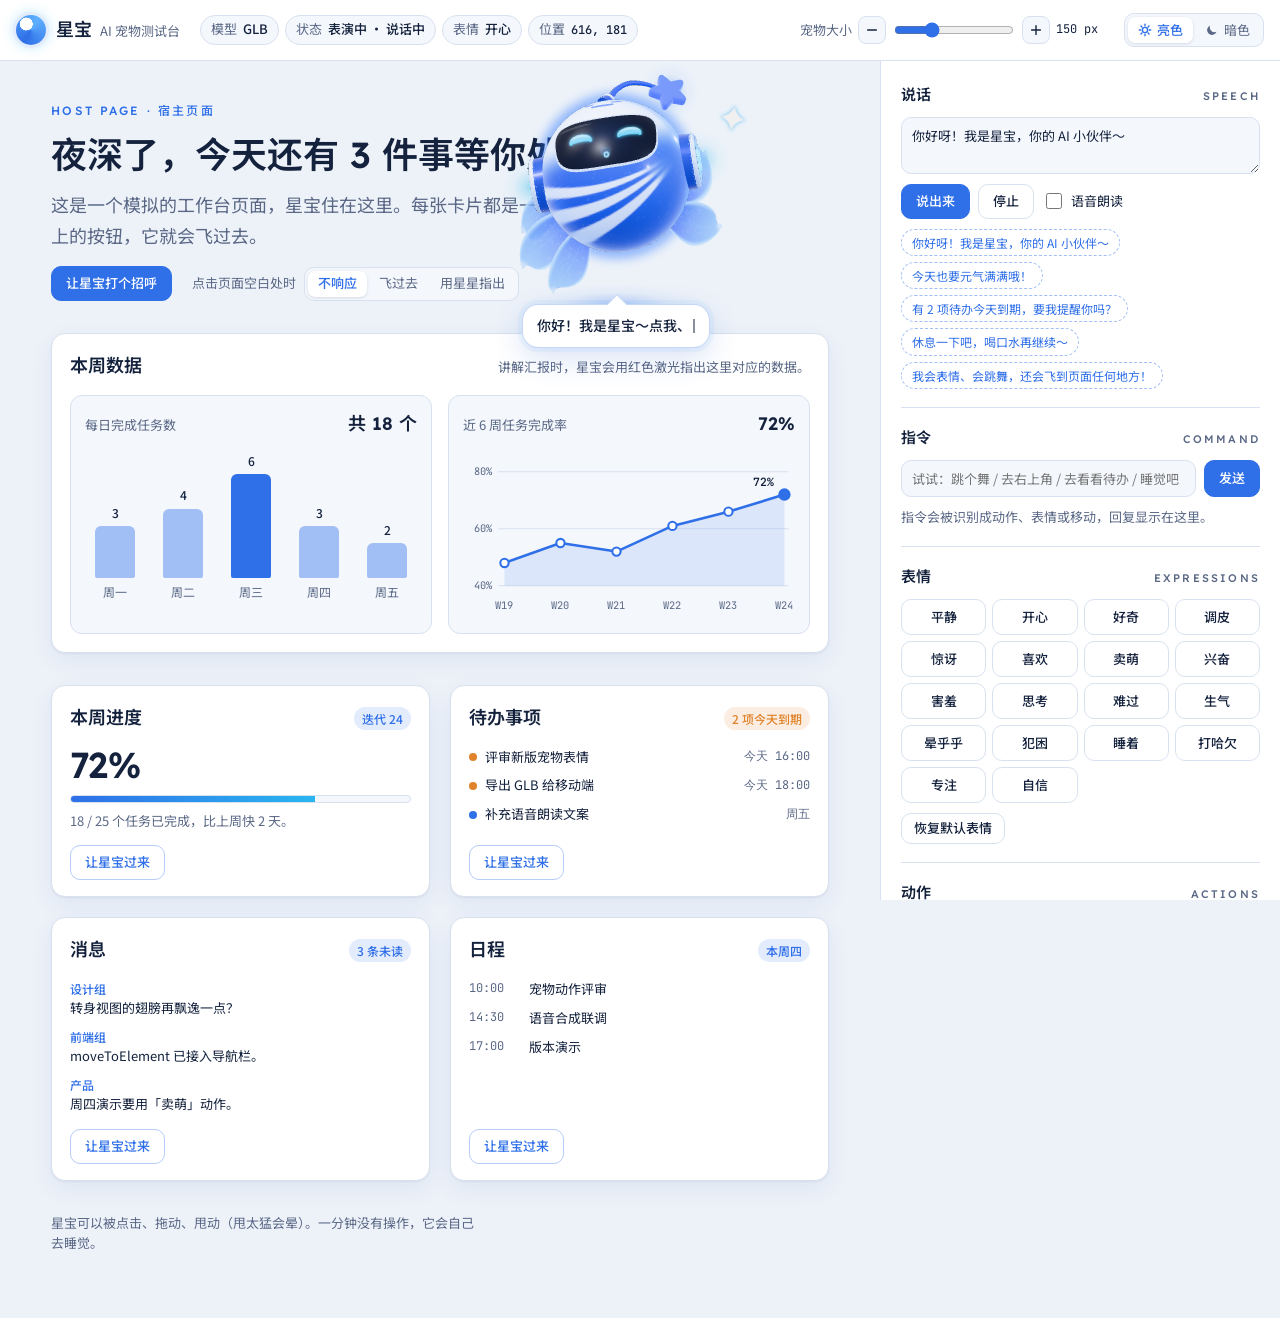
==== commit d5ae39e7: "Add files via upload" ====
--- a/xingbao/index.html
+++ b/xingbao/index.html
@@ -19,9 +19,9 @@
         if (savedTheme) document.documentElement.dataset.theme = savedTheme;
       } catch (e) {}
     </script>
-    <script type="module" crossorigin src="./assets/main-B0TUtE0-.js"></script>
-    <link rel="modulepreload" crossorigin href="./assets/AIPet-BCipP4qN.js">
-    <link rel="stylesheet" crossorigin href="./assets/main-C_4To9HW.css">
+    <script type="module" crossorigin src="./assets/main-B5KXGRyj.js"></script>
+    <link rel="modulepreload" crossorigin href="./assets/AIPet-D7nfO71D.js">
+    <link rel="stylesheet" crossorigin href="./assets/main-BY4blSDm.css">
   </head>
   <body>
     <header class="topbar">
@@ -51,7 +51,7 @@
             </button>
             <output id="size-out" for="size-range">150 px</output>
           </div>
-          <div class="theme-seg" id="theme-seg" role="radiogroup" aria-label="页面色调">
+          <div class="seg-inline" id="theme-seg" role="radiogroup" aria-label="页面色调">
             <button type="button" role="radio" aria-checked="true" data-theme-choice="light">
               <svg viewBox="0 0 16 16" aria-hidden="true">
                 <circle cx="8" cy="8" r="3" />
@@ -76,11 +76,75 @@
           <p class="lede">这是一个模拟的工作台页面，星宝住在这里。每张卡片都是一个落脚点，点卡片上的按钮，它就会飞过去。</p>
           <div class="greeting-actions">
             <button class="btn btn-primary" id="btn-greet" type="button">让星宝打个招呼</button>
-            <label class="switch">
-              <input type="checkbox" id="opt-click-move" />
-              <span class="switch-track" aria-hidden="true"></span>
-              <span>点击页面空白处，让星宝飞过去</span>
-            </label>
+            <div class="click-mode">
+              <span id="click-mode-label">点击页面空白处时</span>
+              <div class="seg-inline" id="click-mode" role="radiogroup" aria-labelledby="click-mode-label">
+                <button type="button" role="radio" aria-checked="true" data-mode="none">不响应</button>
+                <button type="button" role="radio" aria-checked="false" data-mode="move">飞过去</button>
+                <button type="button" role="radio" aria-checked="false" data-mode="point">用星星指出</button>
+              </div>
+            </div>
+          </div>
+        </section>
+
+        <section class="board" id="dash" aria-labelledby="dash-title">
+          <header class="board-head">
+            <h2 id="dash-title">本周数据</h2>
+            <p class="muted">讲解汇报时，星宝会用红色激光指出这里对应的数据。</p>
+          </header>
+          <div class="board-grid">
+            <figure class="chart" id="chart-week">
+              <figcaption><span>每日完成任务数</span><b>共 18 个</b></figcaption>
+              <div class="bars" role="img" aria-label="周一 3 个，周二 4 个，周三 6 个，周四 3 个，周五 2 个">
+                  <div class="bar" id="bar-mon" style="--v: 3">
+                    <span class="bar-val">3</span><span class="bar-fill"></span><span class="bar-day">周一</span>
+                  </div>
+                  <div class="bar" id="bar-tue" style="--v: 4">
+                    <span class="bar-val">4</span><span class="bar-fill"></span><span class="bar-day">周二</span>
+                  </div>
+                  <div class="bar is-peak" id="bar-wed" style="--v: 6">
+                    <span class="bar-val">6</span><span class="bar-fill"></span><span class="bar-day">周三</span>
+                  </div>
+                  <div class="bar" id="bar-thu" style="--v: 3">
+                    <span class="bar-val">3</span><span class="bar-fill"></span><span class="bar-day">周四</span>
+                  </div>
+                  <div class="bar" id="bar-fri" style="--v: 2">
+                    <span class="bar-val">2</span><span class="bar-fill"></span><span class="bar-day">周五</span>
+                  </div>
+              </div>
+            </figure>
+            <figure class="chart" id="chart-trend">
+              <figcaption><span>近 6 周任务完成率</span><b>72%</b></figcaption>
+              <svg viewBox="0 0 320 162" role="img" aria-label="完成率从 W19 的 48% 升到 W24 的 72%，W21 小幅回落到 52%">
+                <g class="grid">
+                  <line x1="34" x2="314" y1="20" y2="20" />
+                  <line x1="34" x2="314" y1="75" y2="75" />
+                  <line x1="34" x2="314" y1="130" y2="130" />
+                </g>
+                <g class="ticks">
+                  <text x="28" y="23" text-anchor="end">80%</text>
+                  <text x="28" y="78" text-anchor="end">60%</text>
+                  <text x="28" y="133" text-anchor="end">40%</text>
+                </g>
+                <path class="area" d="M40 130 L40 108 L94 88.75 L148 97 L202 72.25 L256 58.5 L310 42 L310 130 Z" />
+                <polyline class="line" points="40,108 94,88.75 148,97 202,72.25 256,58.5 310,42" />
+                  <circle id="pt-w19" cx="40" cy="108" r="4" />
+                  <circle id="pt-w20" cx="94" cy="88.75" r="4" />
+                  <circle id="pt-w21" cx="148" cy="97" r="4" />
+                  <circle id="pt-w22" cx="202" cy="72.25" r="4" />
+                  <circle id="pt-w23" cx="256" cy="58.5" r="4" />
+                  <circle id="pt-w24" cx="310" cy="42" r="5" class="is-last" />
+                <text class="val" x="300" y="34" text-anchor="end">72%</text>
+                <g class="ticks">
+                    <text x="40" y="152" text-anchor="middle">W19</text>
+                    <text x="94" y="152" text-anchor="middle">W20</text>
+                    <text x="148" y="152" text-anchor="middle">W21</text>
+                    <text x="202" y="152" text-anchor="middle">W22</text>
+                    <text x="256" y="152" text-anchor="middle">W23</text>
+                    <text x="310" y="152" text-anchor="middle">W24</text>
+                </g>
+              </svg>
+            </figure>
           </div>
         </section>
 
@@ -106,9 +170,9 @@
               <span class="tag tag-warn">2 项今天到期</span>
             </header>
             <ul class="todo">
-              <li><span class="dot dot-warn"></span>评审新版宠物表情<time>今天 16:00</time></li>
-              <li><span class="dot dot-warn"></span>导出 GLB 给移动端<time>今天 18:00</time></li>
-              <li><span class="dot"></span>补充语音朗读文案<time>周五</time></li>
+              <li id="todo-due"><span class="dot dot-warn"></span>评审新版宠物表情<time>今天 16:00</time></li>
+              <li id="todo-glb"><span class="dot dot-warn"></span>导出 GLB 给移动端<time>今天 18:00</time></li>
+              <li id="todo-voice"><span class="dot"></span>补充语音朗读文案<time>周五</time></li>
             </ul>
             <button class="btn btn-ghost spot-call" type="button" data-placement="top">让星宝过来</button>
           </article>
@@ -174,6 +238,51 @@
         <section class="panel" aria-labelledby="h-act">
           <h2 class="panel-title" id="h-act"><span>动作</span><small>ACTIONS</small></h2>
           <div class="grid grid-4" id="action-grid"></div>
+        </section>
+
+        <section class="panel" aria-labelledby="h-work">
+          <h2 class="panel-title" id="h-work"><span>工作 · 讲解 · 指示</span><small>WORK · REPORT · POINT</small></h2>
+
+          <div class="sub">
+            <h3 class="sub-title">努力工作、解决问题</h3>
+            <div class="row">
+              <button class="btn btn-primary" id="btn-work" type="button">开始工作</button>
+              <button class="btn" id="btn-work-fail" type="button" disabled>没解决</button>
+              <label class="check"><input type="checkbox" id="opt-work-progress" checked />面罩显示进度</label>
+            </div>
+            <p class="hint" id="work-status" aria-live="polite">进度到 100% 会自动完成，也可以随时点「完成工作」。</p>
+          </div>
+
+          <div class="sub">
+            <h3 class="sub-title">讲解汇报、解析数据</h3>
+            <div class="seg-inline" id="report-seg" role="radiogroup" aria-label="讲解内容">
+              <button type="button" role="radio" aria-checked="true" data-report="bar">本周数据</button>
+              <button type="button" role="radio" aria-checked="false" data-report="line">完成率趋势</button>
+              <button type="button" role="radio" aria-checked="false" data-report="list">待办要点</button>
+            </div>
+            <div class="row">
+              <button class="btn btn-primary" id="btn-present" type="button">开始讲解</button>
+              <button class="btn" id="btn-present-stop" type="button">停止</button>
+              <label class="check"><input type="checkbox" id="opt-present-voice" checked />语音播报</label>
+            </div>
+            <p class="hint">星宝一边讲，一边用红色激光依次指出页面上对应的图表、数据点或待办。</p>
+          </div>
+
+          <div class="sub">
+            <h3 class="sub-title">用星星指出位置</h3>
+            <div class="row point-row">
+              <label class="xy" for="point-x">x</label>
+              <input type="number" id="point-x" inputmode="numeric" />
+              <label class="xy" for="point-y">y</label>
+              <input type="number" id="point-y" inputmode="numeric" />
+              <button class="btn btn-primary" id="btn-point" type="button">指出这里</button>
+            </div>
+            <div class="row">
+              <button class="btn" id="btn-point-todo" type="button">指出到期待办</button>
+              <button class="btn" id="btn-point-progress" type="button">指出进度条</button>
+            </div>
+            <p class="hint">坐标是视口像素，和 event.clientX / clientY 一致。也可以在左侧选择「用星星指出」，然后直接点页面。</p>
+          </div>
         </section>
 
         <section class="panel" aria-labelledby="h-move">
--- a/xingbao/assets/main-BY4blSDm.css
+++ b/xingbao/assets/main-BY4blSDm.css
@@ -0,0 +1 @@
+:root{--bg: #edf2f9;--surface: #ffffff;--surface-2: #f4f7fc;--ink: #14223d;--muted: #5a6886;--line: #d8e1ef;--accent: #2f6fe8;--accent-ink: #ffffff;--accent-soft: #e3ecfd;--glow: #29b6f0;--warn: #e0832a;--shadow: 0 1px 2px rgba(20, 40, 90, .06), 0 8px 24px rgba(30, 70, 160, .07);--font-display: "Lexend", "Noto Sans SC", "PingFang SC", "Microsoft YaHei", system-ui, sans-serif;--font-body: "Noto Sans SC", "PingFang SC", "Microsoft YaHei", system-ui, -apple-system, sans-serif;--font-mono: "JetBrains Mono", ui-monospace, "SFMono-Regular", Menlo, monospace;--step--1: .8125rem;--step-0: .9375rem;--step-1: 1.125rem;--step-2: 1.5rem;--step-3: clamp(1.6rem, 1.2rem + 1.6vw, 2.25rem);--radius: 14px;--topbar-h: 60px;--pet-bubble-bg: var(--surface);--pet-bubble-fg: var(--ink);--pet-bubble-line: rgba(47, 111, 232, .28);--pet-bubble-font: var(--font-body)}@media(prefers-color-scheme:dark){:root:not([data-theme=light]){--bg: #0b1120;--surface: #121a2c;--surface-2: #18223a;--ink: #e3ebfa;--muted: #97a5c2;--line: #26334f;--accent: #6b9dff;--accent-ink: #0b1120;--accent-soft: #1c2a4a;--glow: #5fd6ff;--warn: #f0a35a;--shadow: 0 1px 2px rgba(0, 0, 0, .3), 0 8px 24px rgba(0, 0, 0, .25);--pet-bubble-line: rgba(107, 157, 255, .4);color-scheme:dark}}:root[data-theme=dark]{--bg: #0b1120;--surface: #121a2c;--surface-2: #18223a;--ink: #e3ebfa;--muted: #97a5c2;--line: #26334f;--accent: #6b9dff;--accent-ink: #0b1120;--accent-soft: #1c2a4a;--glow: #5fd6ff;--warn: #f0a35a;--shadow: 0 1px 2px rgba(0, 0, 0, .3), 0 8px 24px rgba(0, 0, 0, .25);--pet-bubble-line: rgba(107, 157, 255, .4);color-scheme:dark}*,*:before,*:after{box-sizing:border-box}html,body{margin:0}body{background:var(--bg);color:var(--ink);font-family:var(--font-body);font-size:var(--step-0);line-height:1.6;-webkit-font-smoothing:antialiased}body:before{content:"";position:fixed;inset:0 0 auto;height:env(safe-area-inset-top,0px);background:var(--surface);z-index:10}h1,h2{font-family:var(--font-display);text-wrap:balance;margin:0}button,input,select,textarea{font:inherit;color:inherit}:focus-visible{outline:2px solid var(--glow);outline-offset:2px}.sr-only{position:absolute;width:1px;height:1px;overflow:hidden;clip:rect(0 0 0 0);white-space:nowrap}.muted{color:var(--muted)}.topbar{position:sticky;top:env(safe-area-inset-top,0px);z-index:20;background:var(--surface);border-bottom:1px solid var(--line)}.topbar-inner{display:grid;grid-template-columns:auto minmax(0,1fr) auto;grid-template-areas:"brand readout tools";align-items:center;gap:8px 20px;min-height:60px;padding-block:8px;padding-left:max(16px,env(safe-area-inset-left,0px));padding-right:max(16px,env(safe-area-inset-right,0px))}.brand{grid-area:brand}.readout{grid-area:readout}.toolbar{grid-area:tools;display:flex;flex-wrap:wrap;align-items:center;justify-content:flex-end;gap:8px 14px}.size-ctl{display:flex;align-items:center;gap:6px}.size-label{color:var(--muted);font-size:var(--step--1);white-space:nowrap}.size-ctl input[type=range]{width:120px}.size-ctl output{min-width:4.5em;font-family:var(--font-mono);font-size:.75rem;font-variant-numeric:tabular-nums;color:var(--ink)}.icon-btn{display:inline-grid;place-items:center;width:28px;height:28px;padding:0;border:1px solid var(--line);border-radius:8px;background:var(--surface-2);color:var(--ink);cursor:pointer;flex:none}.icon-btn:hover:not(:disabled){border-color:var(--accent);color:var(--accent)}.icon-btn:disabled{opacity:.4;cursor:default}.icon-btn svg,.seg-inline svg{width:14px;height:14px;fill:none;stroke:currentColor;stroke-width:1.6;stroke-linecap:round;stroke-linejoin:round}.seg-inline{display:inline-flex;flex-wrap:wrap;align-self:flex-start;padding:3px;gap:2px;border:1px solid var(--line);border-radius:10px;background:var(--surface-2)}.seg-inline button{display:inline-flex;align-items:center;gap:5px;min-height:26px;padding:0 10px;border:none;border-radius:7px;background:transparent;color:var(--muted);font-size:var(--step--1);cursor:pointer}.seg-inline button[aria-checked=true]{background:var(--surface);color:var(--accent);font-weight:500;box-shadow:0 1px 3px #14285a24}.seg-inline button[data-theme-choice=dark] svg{fill:currentColor;stroke:none}@media(max-width:1240px){.topbar-inner{grid-template-columns:auto minmax(0,1fr);grid-template-areas:"brand tools" "readout readout"}}@media(max-width:680px){.topbar{position:static}.topbar-inner{grid-template-columns:minmax(0,1fr);grid-template-areas:"brand" "tools" "readout"}.toolbar{justify-content:flex-start}.size-ctl{flex:1 1 260px}.size-ctl input[type=range]{width:auto;flex:1;min-width:80px}}.brand{display:flex;align-items:center;gap:10px}.brand-mark{width:30px;height:30px;border-radius:50%;background:radial-gradient(circle at 34% 30%,#ffffff 0 22%,transparent 23%),conic-gradient(from 210deg,var(--accent),#5fb0ff,var(--accent));box-shadow:0 0 0 3px var(--accent-soft),0 0 14px #29b6f073}.brand-text{display:flex;align-items:baseline;gap:8px}.brand-text strong{font-family:var(--font-display);font-size:var(--step-1);font-weight:600}.brand-text span{color:var(--muted);font-size:var(--step--1)}.readout{display:flex;flex-wrap:wrap;gap:6px;margin:0}.readout>div{display:flex;align-items:baseline;gap:6px;padding:3px 10px;border:1px solid var(--line);border-radius:999px;background:var(--surface-2);font-size:var(--step--1)}.readout dt{color:var(--muted)}.readout dd{margin:0;font-weight:500;font-variant-numeric:tabular-nums}.readout .ro-pos dd{font-family:var(--font-mono);font-size:.75rem}.shell{display:grid;grid-template-columns:minmax(0,1fr) 400px;align-items:start}.host{min-width:0;padding-block:40px 64px;padding-left:max(16px,calc(env(safe-area-inset-left,0px) + 16px),4vw);padding-right:max(16px,4vw);display:flex;flex-direction:column;gap:32px}.greeting{display:flex;flex-direction:column;gap:12px;max-width:40rem}.eyebrow{margin:0;font-family:var(--font-display);font-size:.75rem;font-weight:500;letter-spacing:.18em;color:var(--accent)}.greeting h1{font-size:var(--step-3);font-weight:600;line-height:1.25}.lede{margin:0;color:var(--muted);font-size:var(--step-1);line-height:1.7}.greeting-actions{display:flex;flex-wrap:wrap;align-items:center;gap:12px 20px;margin-top:4px}.board{display:flex;flex-direction:column;gap:14px;max-width:920px;padding:18px;background:var(--surface);border:1px solid var(--line);border-radius:var(--radius);box-shadow:var(--shadow)}.board-head{display:flex;flex-wrap:wrap;align-items:baseline;justify-content:space-between;gap:4px 12px}.board-head h2{font-size:var(--step-1);font-weight:600}.board-head p{margin:0;font-size:var(--step--1)}.board-grid{display:grid;grid-template-columns:repeat(2,minmax(0,1fr));gap:16px}.chart{display:flex;flex-direction:column;gap:12px;min-width:0;margin:0;padding:14px;border:1px solid var(--line);border-radius:12px;background:var(--surface-2)}.chart figcaption{display:flex;align-items:baseline;justify-content:space-between;gap:8px;color:var(--muted);font-size:var(--step--1)}.chart figcaption b{color:var(--ink);font-family:var(--font-display);font-size:var(--step-1);font-weight:600;font-variant-numeric:tabular-nums}.bars{display:grid;grid-template-columns:repeat(5,minmax(0,1fr));align-items:end;gap:8px;min-height:150px}.bar{display:flex;flex-direction:column;align-items:center;gap:4px}.bar-fill{display:block;width:min(40px,72%);height:calc(var(--v) / 6 * 104px);border-radius:6px 6px 2px 2px;background:color-mix(in srgb,var(--accent) 45%,var(--surface))}.bar.is-peak .bar-fill{background:var(--accent)}.bar-val{color:var(--ink);font-size:.75rem;font-weight:500;font-variant-numeric:tabular-nums}.bar-day{color:var(--muted);font-size:.75rem}.chart svg{display:block;width:100%;height:auto;max-width:100%}.chart .grid line{stroke:var(--line);stroke-width:1}.chart svg text{fill:var(--muted);font-family:var(--font-mono);font-size:10px}.chart svg .val{fill:var(--ink);font-size:11px;font-weight:600}.chart .area{fill:var(--accent);fill-opacity:.12}.chart .line{fill:none;stroke:var(--accent);stroke-width:2.5;stroke-linejoin:round;stroke-linecap:round}.chart circle{fill:var(--surface);stroke:var(--accent);stroke-width:2}.chart circle.is-last{fill:var(--accent)}@media(max-width:640px){.board-grid{grid-template-columns:minmax(0,1fr)}}.spots{display:grid;grid-template-columns:repeat(2,minmax(0,1fr));gap:20px;max-width:920px}@media(max-width:640px){.spots{grid-template-columns:minmax(0,1fr)}}.spot{display:flex;flex-direction:column;gap:14px;min-width:0;padding:18px 18px 16px;background:var(--surface);border:1px solid var(--line);border-radius:var(--radius);box-shadow:var(--shadow);transition:border-color .2s,box-shadow .2s}.spot.is-target{border-color:var(--glow);box-shadow:0 0 0 3px #29b6f02e,var(--shadow)}.spot header{display:flex;align-items:center;justify-content:space-between;gap:8px}.spot h2{font-size:var(--step-1);font-weight:600}.tag{padding:2px 8px;border-radius:999px;background:var(--accent-soft);color:var(--accent);font-size:.75rem;font-weight:500;white-space:nowrap}.tag-warn{background:color-mix(in srgb,var(--warn) 14%,transparent);color:var(--warn)}.progress-num{font-family:var(--font-display);font-size:2.25rem;font-weight:600;line-height:1;font-variant-numeric:tabular-nums}.progress-num span{letter-spacing:-.02em}.progress-bar{height:8px;margin:12px 0 8px;border-radius:999px;background:var(--surface-2);border:1px solid var(--line);overflow:hidden}.progress-bar span{display:block;height:100%;background:linear-gradient(90deg,var(--accent),var(--glow))}.progress p{margin:0;font-size:var(--step--1)}.todo,.msgs,.agenda{list-style:none;margin:0;padding:0;display:flex;flex-direction:column;gap:8px;font-size:var(--step--1)}.todo li{display:grid;grid-template-columns:auto 1fr auto;align-items:center;gap:8px}.todo time,.agenda time{color:var(--muted);font-family:var(--font-mono);font-size:.75rem;font-variant-numeric:tabular-nums}.dot{width:8px;height:8px;border-radius:50%;background:var(--accent)}.dot-warn{background:var(--warn)}.msgs b{display:block;font-weight:500;color:var(--accent);font-size:.75rem}.agenda li{display:grid;grid-template-columns:52px 1fr;gap:8px}.spot-call{margin-top:auto;align-self:flex-start}.footnote{margin:0;color:var(--muted);font-size:var(--step--1);max-width:62ch}.console{position:sticky;top:calc(var(--topbar-h) + env(safe-area-inset-top,0px));max-height:calc(100vh - var(--topbar-h) - env(safe-area-inset-top,0px));overflow-y:auto;overscroll-behavior:contain;background:var(--surface);border-left:1px solid var(--line);padding-block:4px 32px;padding-left:20px;padding-right:max(20px,env(safe-area-inset-right,0px))}.panel{display:flex;flex-direction:column;gap:10px;padding-block:18px;border-bottom:1px solid var(--line)}.panel:last-child{border-bottom:none}.panel-title{display:flex;align-items:baseline;justify-content:space-between;gap:8px;font-size:var(--step-0);font-weight:600}.panel-title small{font-family:var(--font-display);font-size:.6875rem;font-weight:500;letter-spacing:.2em;color:var(--muted)}textarea,input[type=text],select{width:100%;padding:8px 10px;border:1px solid var(--line);border-radius:10px;background:var(--surface-2);font-size:var(--step--1);line-height:1.5}textarea{resize:vertical;min-height:56px}.row{display:flex;flex-wrap:wrap;align-items:center;gap:8px}.btn{display:inline-flex;align-items:center;justify-content:center;gap:6px;min-height:34px;padding:6px 14px;border:1px solid var(--line);border-radius:10px;background:var(--surface);color:var(--ink);font-size:var(--step--1);font-weight:500;cursor:pointer;transition:background .15s,border-color .15s,transform .1s}.btn:hover{border-color:var(--accent);background:var(--accent-soft)}.btn:active{transform:translateY(1px)}.btn-primary{background:var(--accent);border-color:var(--accent);color:var(--accent-ink)}.btn-primary:hover{background:var(--accent);filter:brightness(1.08)}.btn-ghost{background:transparent;color:var(--accent);border-color:color-mix(in srgb,var(--accent) 35%,transparent)}.btn-small{align-self:flex-start;min-height:30px;padding:4px 12px}.btn[aria-pressed=true]{background:var(--accent-soft);border-color:var(--accent);color:var(--accent)}.grid{display:grid;gap:6px}.grid-4{grid-template-columns:repeat(4,minmax(0,1fr))}.grid .btn{padding-inline:4px;min-height:36px}.chips{display:flex;flex-wrap:wrap;gap:6px}.chip{padding:3px 10px;border:1px dashed color-mix(in srgb,var(--accent) 45%,transparent);border-radius:999px;background:transparent;color:var(--accent);font-size:.75rem;cursor:pointer;max-width:100%;overflow:hidden;text-overflow:ellipsis;white-space:nowrap}.chip:hover{background:var(--accent-soft)}.check{display:inline-flex;align-items:center;gap:6px;font-size:var(--step--1);cursor:pointer}.check input{accent-color:var(--accent);width:16px;height:16px}.toggles{display:flex;flex-direction:column;gap:6px}.chat-form{display:flex;gap:8px}.chat-form input{flex:1;min-width:0}.chat-log{list-style:none;margin:0;padding:0;display:flex;flex-direction:column;gap:6px;font-size:var(--step--1)}.chat-log li{display:grid;grid-template-columns:34px 1fr;gap:6px}.chat-log .who{color:var(--muted);font-size:.75rem;padding-top:1px}.chat-log .pet .who{color:var(--accent)}.chat-log .empty{display:block;color:var(--muted)}.move-wrap{display:grid;grid-template-columns:132px minmax(0,1fr);gap:14px;align-items:start}.pad{display:grid;grid-template-columns:repeat(3,1fr);gap:4px;padding:6px;border:1px solid var(--line);border-radius:12px;background:var(--surface-2);aspect-ratio:1;max-width:100%}.pad button{border:1px solid transparent;border-radius:8px;background:var(--surface);color:var(--muted);font-size:.6875rem;cursor:pointer;padding:0}.pad button:hover{border-color:var(--accent);color:var(--accent)}.move-side{display:flex;flex-direction:column;gap:8px;min-width:0}.field{display:flex;flex-direction:column;gap:4px;font-size:.75rem;color:var(--muted)}.field-range span{display:flex;justify-content:space-between}.field output{font-family:var(--font-mono);color:var(--ink)}input[type=range]{width:100%;accent-color:var(--accent)}.segmented{display:grid;grid-template-columns:repeat(4,1fr);padding:3px;gap:3px;border:1px solid var(--line);border-radius:10px;background:var(--surface-2)}.segmented button{min-height:30px;border:none;border-radius:7px;background:transparent;font-size:var(--step--1);cursor:pointer;color:var(--muted)}.segmented button[aria-checked=true]{background:var(--surface);color:var(--accent);font-weight:500;box-shadow:0 1px 3px #14285a1f}.specs{display:grid;grid-template-columns:repeat(2,minmax(0,1fr));gap:8px 12px;margin:0;font-size:var(--step--1)}.specs dt{color:var(--muted);font-size:.75rem}.specs dd{margin:0;font-family:var(--font-mono);font-size:.75rem;font-variant-numeric:tabular-nums;overflow-wrap:anywhere}.log{list-style:none;margin:0;padding:0;display:flex;flex-direction:column;gap:2px;max-height:180px;overflow-y:auto;font-family:var(--font-mono);font-size:.75rem;color:var(--muted)}.log li{display:grid;grid-template-columns:62px 1fr;gap:6px}.log li b{font-weight:500;color:var(--ink)}.sub{display:flex;flex-direction:column;gap:8px}.sub+.sub{padding-top:12px;border-top:1px dashed var(--line)}.sub-title{margin:0;font-size:var(--step--1);font-weight:600}.hint{margin:0;color:var(--muted);font-size:.75rem;line-height:1.6}.point-row input[type=number]{width:76px;padding:6px 8px;border:1px solid var(--line);border-radius:10px;background:var(--surface-2);font-family:var(--font-mono);font-size:.75rem}.point-row .xy{color:var(--muted);font-family:var(--font-mono);font-size:.75rem}.click-mode{display:flex;flex-wrap:wrap;align-items:center;gap:8px;color:var(--muted);font-size:var(--step--1)}.ripple{position:fixed;width:44px;height:44px;margin:-22px 0 0 -22px;border:2px solid var(--glow);border-radius:50%;pointer-events:none;z-index:50;animation:ripple .7s ease-out forwards}@keyframes ripple{0%{transform:scale(.3);opacity:1}to{transform:scale(1.6);opacity:0}}.ai-pet-hitbox:focus-visible{outline:2px dashed var(--glow)}@media(max-width:960px){.shell{grid-template-columns:minmax(0,1fr)}.console{position:static;max-height:none;overflow:visible;border-left:none;border-top:1px solid var(--line);padding-left:max(16px,env(safe-area-inset-left,0px));padding-right:max(16px,env(safe-area-inset-right,0px))}.host{padding-left:max(16px,env(safe-area-inset-left,0px));padding-right:max(16px,env(safe-area-inset-right,0px));padding-block:28px 140px}}@media(max-width:420px){.grid-4{grid-template-columns:repeat(3,minmax(0,1fr))}.move-wrap{grid-template-columns:minmax(0,1fr)}.pad{max-width:180px}.readout .ro-pos{display:none}}@media(prefers-reduced-motion:reduce){.ripple{animation-duration:.01s}}
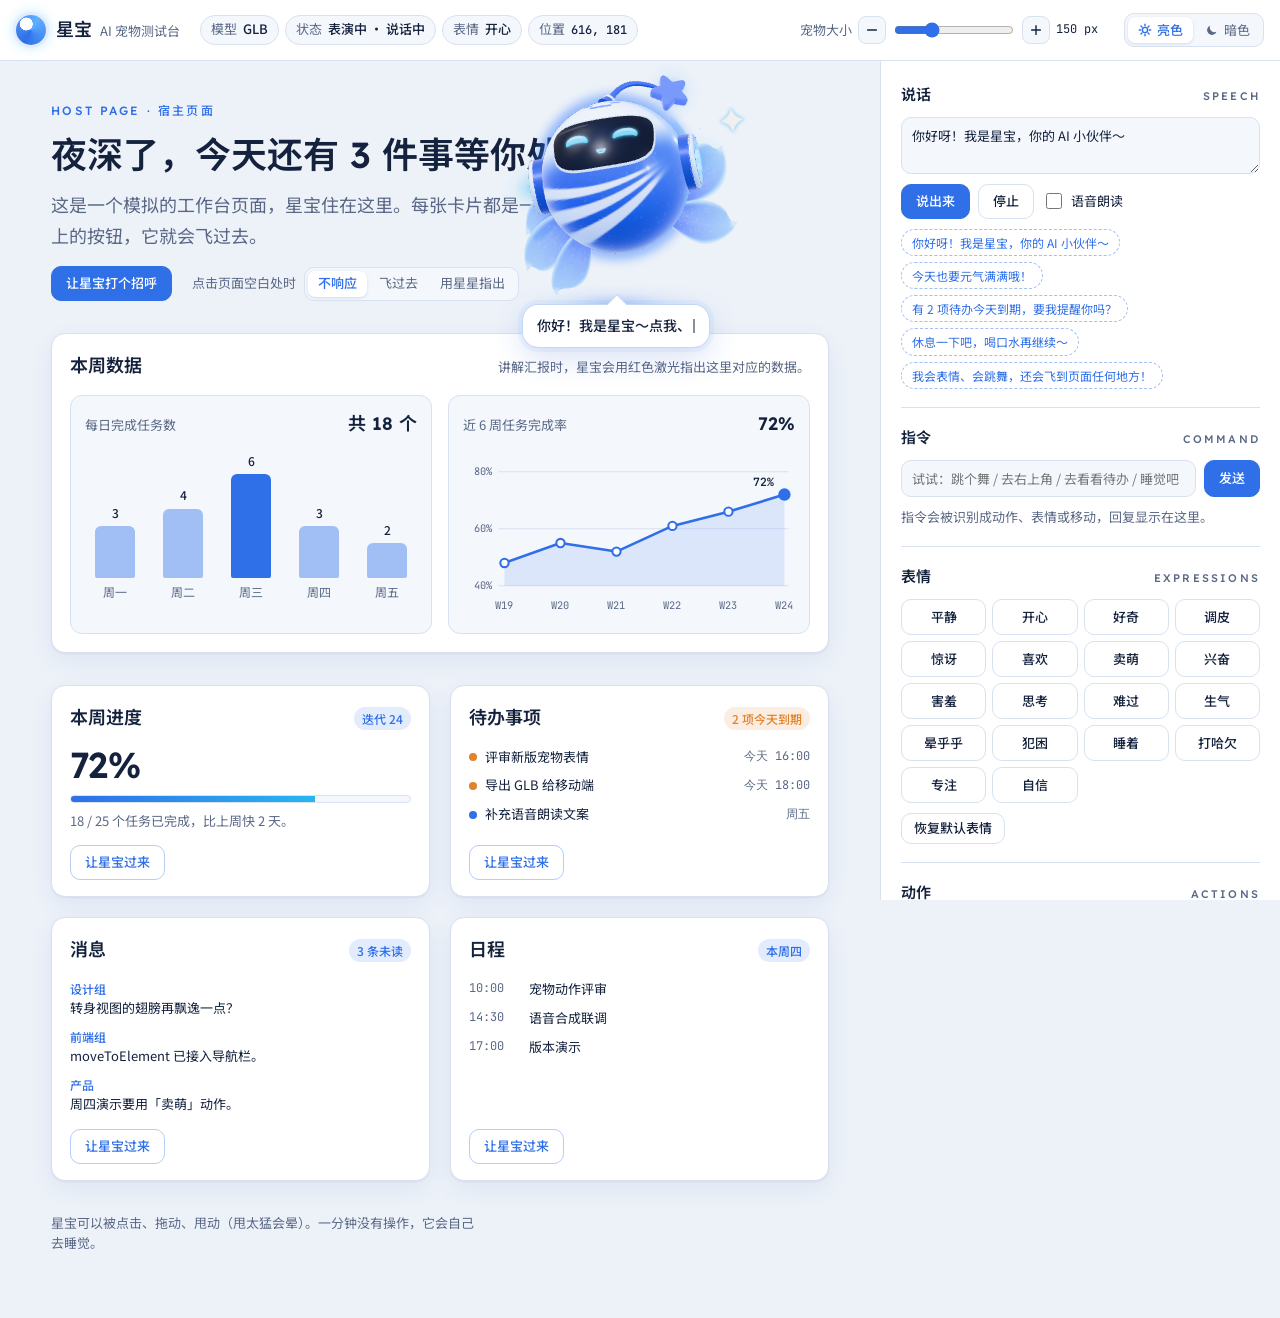
==== commit 6b3da659: "Add files via upload" ====
--- a/xingbao/index.html
+++ b/xingbao/index.html
@@ -19,8 +19,8 @@
         if (savedTheme) document.documentElement.dataset.theme = savedTheme;
       } catch (e) {}
     </script>
-    <script type="module" crossorigin src="./assets/main-B5KXGRyj.js"></script>
-    <link rel="modulepreload" crossorigin href="./assets/AIPet-D7nfO71D.js">
+    <script type="module" crossorigin src="./assets/main-CT-1Jh22.js"></script>
+    <link rel="modulepreload" crossorigin href="./assets/AIPet-BXaj4cpw.js">
     <link rel="stylesheet" crossorigin href="./assets/main-BY4blSDm.css">
   </head>
   <body>
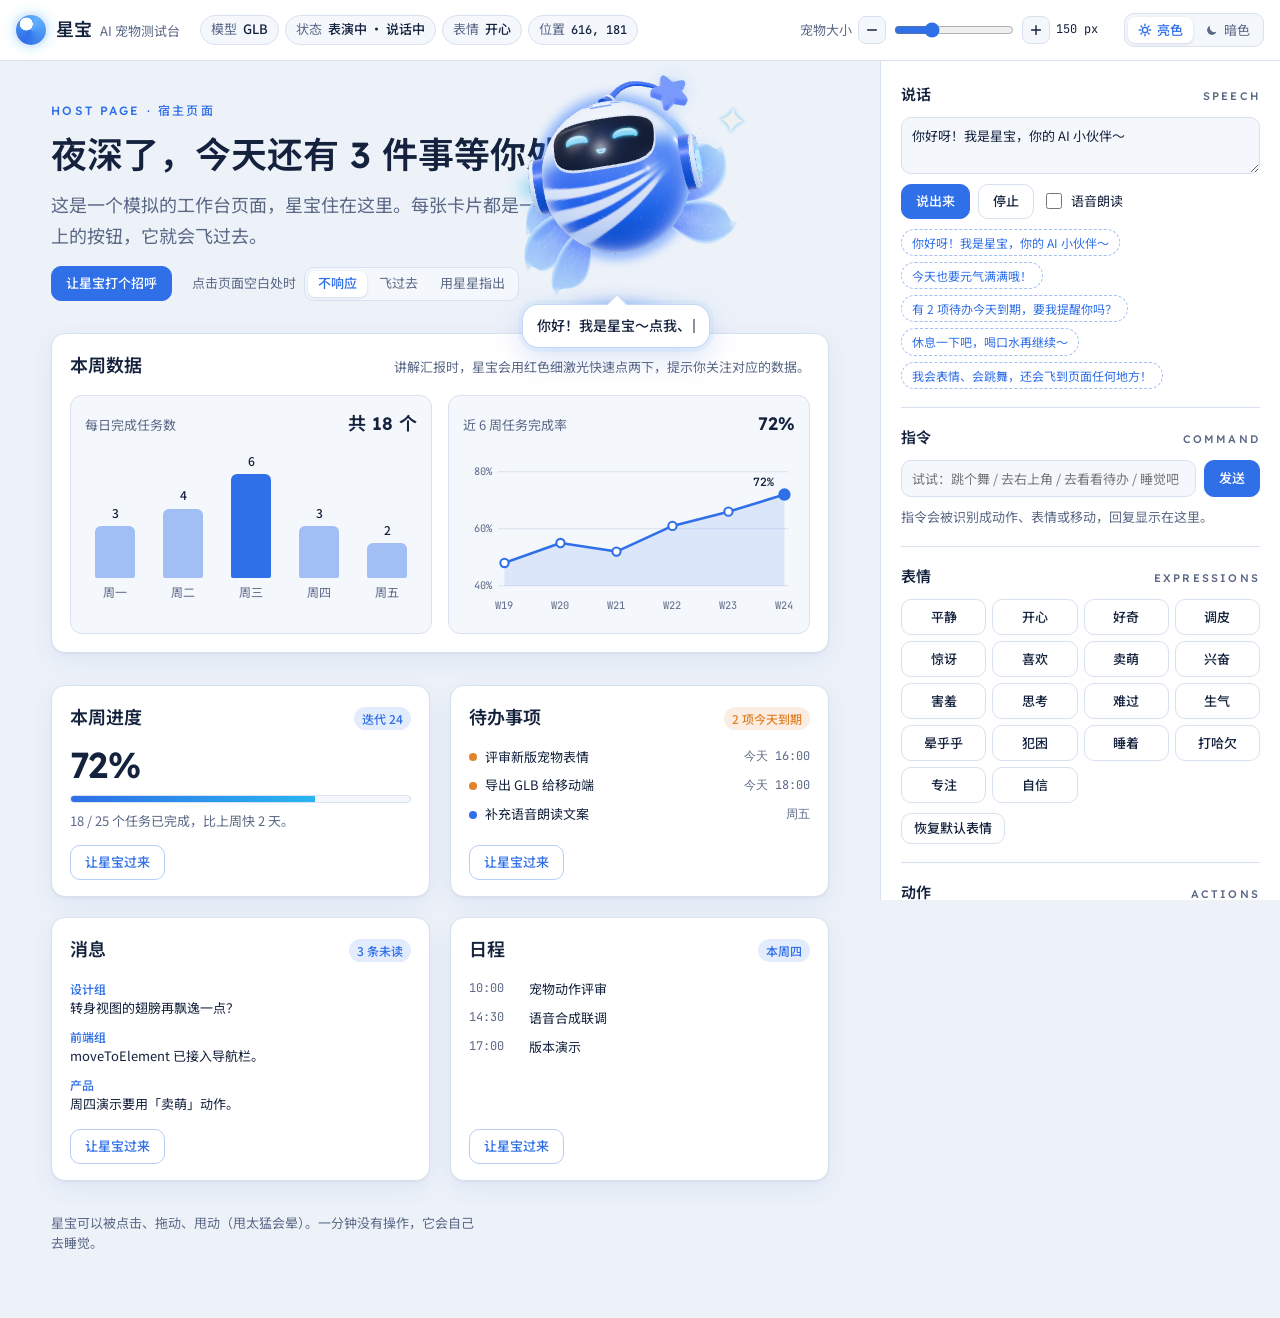
==== commit 90deb1a0: "Add files via upload" ====
--- a/xingbao/index.html
+++ b/xingbao/index.html
@@ -1,361 +1,363 @@
-<!doctype html>
-<html lang="zh-CN">
-  <head>
-    <meta charset="utf-8" />
-    <meta name="viewport" content="width=device-width, initial-scale=1, viewport-fit=cover" />
-    <title>星宝 AI 宠物测试台</title>
-    <meta name="claude:viewport-fit-sides" content="cover" />
-    <meta name="description" content="3D AI 宠物「星宝」的测试页面：表情、动作、说话、移动到页面指定位置、休息卖萌。" />
-    <link rel="preconnect" href="https://fonts.googleapis.com" />
-    <link rel="preconnect" href="https://fonts.gstatic.com" crossorigin />
-    <link
-      rel="stylesheet"
-      href="https://fonts.googleapis.com/css2?family=Lexend:wght@400;500;600;700&family=Noto+Sans+SC:wght@400;500;700&family=JetBrains+Mono:wght@400;500&display=swap"
-    />
-    <script>
-      // 首屏绘制前应用上次选择的色调，避免闪烁
-      try {
-        var savedTheme = localStorage.getItem('xingbao.theme');
-        if (savedTheme) document.documentElement.dataset.theme = savedTheme;
-      } catch (e) {}
-    </script>
-    <script type="module" crossorigin src="./assets/main-CT-1Jh22.js"></script>
-    <link rel="modulepreload" crossorigin href="./assets/AIPet-BXaj4cpw.js">
+<!doctype html>
+<html lang="zh-CN">
+  <head>
+    <meta charset="utf-8" />
+    <meta name="viewport" content="width=device-width, initial-scale=1, viewport-fit=cover" />
+    <title>星宝 AI 宠物测试台</title>
+    <meta name="claude:viewport-fit-sides" content="cover" />
+    <meta name="description" content="3D AI 宠物「星宝」的测试页面：表情、动作、说话、移动到页面指定位置、休息卖萌。" />
+    <link rel="preconnect" href="https://fonts.googleapis.com" />
+    <link rel="preconnect" href="https://fonts.gstatic.com" crossorigin />
+    <link
+      rel="stylesheet"
+      href="https://fonts.googleapis.com/css2?family=Lexend:wght@400;500;600;700&family=Noto+Sans+SC:wght@400;500;700&family=JetBrains+Mono:wght@400;500&display=swap"
+    />+
+    <script>
+      // 首屏绘制前应用上次选择的色调，避免闪烁
+      try {
+        var savedTheme = localStorage.getItem('xingbao.theme');
+        if (savedTheme) document.documentElement.dataset.theme = savedTheme;
+      } catch (e) {}
+    </script>
+    <script type="module" crossorigin src="./assets/main-CgFam5jr.js"></script>
+    <link rel="modulepreload" crossorigin href="./assets/AIPet-CK3-1L_o.js">
     <link rel="stylesheet" crossorigin href="./assets/main-BY4blSDm.css">
-  </head>
-  <body>
-    <header class="topbar">
-      <div class="topbar-inner">
-        <div class="brand">
-          <span class="brand-mark" aria-hidden="true"></span>
-          <div class="brand-text">
-            <strong>星宝</strong>
-            <span>AI 宠物测试台</span>
-          </div>
-        </div>
-        <dl class="readout" aria-live="polite">
-          <div><dt>模型</dt><dd id="ro-source">加载中</dd></div>
-          <div><dt>状态</dt><dd id="ro-state">—</dd></div>
-          <div><dt>表情</dt><dd id="ro-expr">—</dd></div>
-          <div class="ro-pos"><dt>位置</dt><dd id="ro-pos">—</dd></div>
-        </dl>
-        <div class="toolbar" role="group" aria-label="显示设置">
-          <div class="size-ctl">
-            <span class="size-label" id="size-label">宠物大小</span>
-            <button type="button" class="icon-btn" id="size-dec" aria-label="缩小宠物">
-              <svg viewBox="0 0 16 16" aria-hidden="true"><path d="M3 8h10" /></svg>
-            </button>
-            <input type="range" id="size-range" min="80" max="320" step="10" value="150" aria-labelledby="size-label" />
-            <button type="button" class="icon-btn" id="size-inc" aria-label="放大宠物">
-              <svg viewBox="0 0 16 16" aria-hidden="true"><path d="M3 8h10M8 3v10" /></svg>
-            </button>
-            <output id="size-out" for="size-range">150 px</output>
-          </div>
-          <div class="seg-inline" id="theme-seg" role="radiogroup" aria-label="页面色调">
-            <button type="button" role="radio" aria-checked="true" data-theme-choice="light">
-              <svg viewBox="0 0 16 16" aria-hidden="true">
-                <circle cx="8" cy="8" r="3" />
-                <path d="M8 1.5v1.6M8 12.9v1.6M1.5 8h1.6M12.9 8h1.6M3.4 3.4l1.1 1.1M11.5 11.5l1.1 1.1M3.4 12.6l1.1-1.1M11.5 4.5l1.1-1.1" />
-              </svg>
-              亮色
-            </button>
-            <button type="button" role="radio" aria-checked="false" data-theme-choice="dark">
-              <svg viewBox="0 0 16 16" aria-hidden="true"><path d="M13.2 10.1A5.6 5.6 0 0 1 5.9 2.8a5.6 5.6 0 1 0 7.3 7.3z" /></svg>
-              暗色
-            </button>
-          </div>
-        </div>
-      </div>
-    </header>
-
-    <div class="shell">
-      <main class="host" id="host" aria-label="模拟业务页面（星宝的活动区域）">
-        <section class="greeting">
-          <p class="eyebrow">HOST PAGE · 宿主页面</p>
-          <h1 id="greeting-title">你好，今天还有 3 件事等你处理</h1>
-          <p class="lede">这是一个模拟的工作台页面，星宝住在这里。每张卡片都是一个落脚点，点卡片上的按钮，它就会飞过去。</p>
-          <div class="greeting-actions">
-            <button class="btn btn-primary" id="btn-greet" type="button">让星宝打个招呼</button>
-            <div class="click-mode">
-              <span id="click-mode-label">点击页面空白处时</span>
-              <div class="seg-inline" id="click-mode" role="radiogroup" aria-labelledby="click-mode-label">
-                <button type="button" role="radio" aria-checked="true" data-mode="none">不响应</button>
-                <button type="button" role="radio" aria-checked="false" data-mode="move">飞过去</button>
-                <button type="button" role="radio" aria-checked="false" data-mode="point">用星星指出</button>
-              </div>
-            </div>
-          </div>
-        </section>
-
-        <section class="board" id="dash" aria-labelledby="dash-title">
-          <header class="board-head">
-            <h2 id="dash-title">本周数据</h2>
-            <p class="muted">讲解汇报时，星宝会用红色激光指出这里对应的数据。</p>
-          </header>
-          <div class="board-grid">
-            <figure class="chart" id="chart-week">
-              <figcaption><span>每日完成任务数</span><b>共 18 个</b></figcaption>
-              <div class="bars" role="img" aria-label="周一 3 个，周二 4 个，周三 6 个，周四 3 个，周五 2 个">
-                  <div class="bar" id="bar-mon" style="--v: 3">
-                    <span class="bar-val">3</span><span class="bar-fill"></span><span class="bar-day">周一</span>
-                  </div>
-                  <div class="bar" id="bar-tue" style="--v: 4">
-                    <span class="bar-val">4</span><span class="bar-fill"></span><span class="bar-day">周二</span>
-                  </div>
-                  <div class="bar is-peak" id="bar-wed" style="--v: 6">
-                    <span class="bar-val">6</span><span class="bar-fill"></span><span class="bar-day">周三</span>
-                  </div>
-                  <div class="bar" id="bar-thu" style="--v: 3">
-                    <span class="bar-val">3</span><span class="bar-fill"></span><span class="bar-day">周四</span>
-                  </div>
-                  <div class="bar" id="bar-fri" style="--v: 2">
-                    <span class="bar-val">2</span><span class="bar-fill"></span><span class="bar-day">周五</span>
-                  </div>
-              </div>
-            </figure>
-            <figure class="chart" id="chart-trend">
-              <figcaption><span>近 6 周任务完成率</span><b>72%</b></figcaption>
-              <svg viewBox="0 0 320 162" role="img" aria-label="完成率从 W19 的 48% 升到 W24 的 72%，W21 小幅回落到 52%">
-                <g class="grid">
-                  <line x1="34" x2="314" y1="20" y2="20" />
-                  <line x1="34" x2="314" y1="75" y2="75" />
-                  <line x1="34" x2="314" y1="130" y2="130" />
-                </g>
-                <g class="ticks">
-                  <text x="28" y="23" text-anchor="end">80%</text>
-                  <text x="28" y="78" text-anchor="end">60%</text>
-                  <text x="28" y="133" text-anchor="end">40%</text>
-                </g>
-                <path class="area" d="M40 130 L40 108 L94 88.75 L148 97 L202 72.25 L256 58.5 L310 42 L310 130 Z" />
-                <polyline class="line" points="40,108 94,88.75 148,97 202,72.25 256,58.5 310,42" />
-                  <circle id="pt-w19" cx="40" cy="108" r="4" />
-                  <circle id="pt-w20" cx="94" cy="88.75" r="4" />
-                  <circle id="pt-w21" cx="148" cy="97" r="4" />
-                  <circle id="pt-w22" cx="202" cy="72.25" r="4" />
-                  <circle id="pt-w23" cx="256" cy="58.5" r="4" />
-                  <circle id="pt-w24" cx="310" cy="42" r="5" class="is-last" />
-                <text class="val" x="300" y="34" text-anchor="end">72%</text>
-                <g class="ticks">
-                    <text x="40" y="152" text-anchor="middle">W19</text>
-                    <text x="94" y="152" text-anchor="middle">W20</text>
-                    <text x="148" y="152" text-anchor="middle">W21</text>
-                    <text x="202" y="152" text-anchor="middle">W22</text>
-                    <text x="256" y="152" text-anchor="middle">W23</text>
-                    <text x="310" y="152" text-anchor="middle">W24</text>
-                </g>
-              </svg>
-            </figure>
-          </div>
-        </section>
-
-        <div class="spots">
-          <article class="spot" id="spot-progress" data-spot="本周进度">
-            <header>
-              <h2>本周进度</h2>
-              <span class="tag">迭代 24</span>
-            </header>
-            <div class="progress">
-              <div class="progress-num"><span>72</span>%</div>
-              <div class="progress-bar" role="progressbar" aria-valuenow="72" aria-valuemin="0" aria-valuemax="100" aria-label="本周进度">
-                <span style="width: 72%"></span>
-              </div>
-              <p class="muted">18 / 25 个任务已完成，比上周快 2 天。</p>
-            </div>
-            <button class="btn btn-ghost spot-call" type="button" data-placement="top-right">让星宝过来</button>
-          </article>
-
-          <article class="spot" id="spot-tasks" data-spot="待办事项">
-            <header>
-              <h2>待办事项</h2>
-              <span class="tag tag-warn">2 项今天到期</span>
-            </header>
-            <ul class="todo">
-              <li id="todo-due"><span class="dot dot-warn"></span>评审新版宠物表情<time>今天 16:00</time></li>
-              <li id="todo-glb"><span class="dot dot-warn"></span>导出 GLB 给移动端<time>今天 18:00</time></li>
-              <li id="todo-voice"><span class="dot"></span>补充语音朗读文案<time>周五</time></li>
-            </ul>
-            <button class="btn btn-ghost spot-call" type="button" data-placement="top">让星宝过来</button>
-          </article>
-
-          <article class="spot" id="spot-messages" data-spot="消息">
-            <header>
-              <h2>消息</h2>
-              <span class="tag">3 条未读</span>
-            </header>
-            <ul class="msgs">
-              <li><b>设计组</b>转身视图的翅膀再飘逸一点？</li>
-              <li><b>前端组</b>moveToElement 已接入导航栏。</li>
-              <li><b>产品</b>周四演示要用「卖萌」动作。</li>
-            </ul>
-            <button class="btn btn-ghost spot-call" type="button" data-placement="right">让星宝过来</button>
-          </article>
-
-          <article class="spot" id="spot-calendar" data-spot="日程">
-            <header>
-              <h2>日程</h2>
-              <span class="tag">本周四</span>
-            </header>
-            <ol class="agenda">
-              <li><time>10:00</time>宠物动作评审</li>
-              <li><time>14:30</time>语音合成联调</li>
-              <li><time>17:00</time>版本演示</li>
-            </ol>
-            <button class="btn btn-ghost spot-call" type="button" data-placement="left">让星宝过来</button>
-          </article>
-        </div>
-        <p class="footnote">星宝可以被点击、拖动、甩动（甩太猛会晕）。一分钟没有操作，它会自己去睡觉。</p>
-      </main>
-
-      <aside class="console" aria-label="控制台">
-        <section class="panel" aria-labelledby="h-talk">
-          <h2 class="panel-title" id="h-talk"><span>说话</span><small>SPEECH</small></h2>
-          <label class="sr-only" for="say-text">要说的话</label>
-          <textarea id="say-text" rows="2">你好呀！我是星宝，你的 AI 小伙伴～</textarea>
-          <div class="row">
-            <button class="btn btn-primary" id="btn-say" type="button">说出来</button>
-            <button class="btn" id="btn-stop" type="button">停止</button>
-            <label class="check"><input type="checkbox" id="opt-voice" />语音朗读</label>
-          </div>
-          <div class="chips" id="say-presets" aria-label="预设台词"></div>
-        </section>
-
-        <section class="panel" aria-labelledby="h-chat">
-          <h2 class="panel-title" id="h-chat"><span>指令</span><small>COMMAND</small></h2>
-          <form class="chat-form" id="chat-form" autocomplete="off">
-            <label class="sr-only" for="chat-input">对星宝说</label>
-            <input id="chat-input" type="text" placeholder="试试：跳个舞 / 去右上角 / 去看看待办 / 睡觉吧" />
-            <button class="btn btn-primary" type="submit">发送</button>
-          </form>
-          <ol class="chat-log" id="chat-log" aria-live="polite"></ol>
-        </section>
-
-        <section class="panel" aria-labelledby="h-expr">
-          <h2 class="panel-title" id="h-expr"><span>表情</span><small>EXPRESSIONS</small></h2>
-          <div class="grid grid-4" id="expr-grid"></div>
-          <button class="btn btn-small" id="btn-expr-reset" type="button">恢复默认表情</button>
-        </section>
-
-        <section class="panel" aria-labelledby="h-act">
-          <h2 class="panel-title" id="h-act"><span>动作</span><small>ACTIONS</small></h2>
-          <div class="grid grid-4" id="action-grid"></div>
-        </section>
-
-        <section class="panel" aria-labelledby="h-work">
-          <h2 class="panel-title" id="h-work"><span>工作 · 讲解 · 指示</span><small>WORK · REPORT · POINT</small></h2>
-
-          <div class="sub">
-            <h3 class="sub-title">努力工作、解决问题</h3>
-            <div class="row">
-              <button class="btn btn-primary" id="btn-work" type="button">开始工作</button>
-              <button class="btn" id="btn-work-fail" type="button" disabled>没解决</button>
-              <label class="check"><input type="checkbox" id="opt-work-progress" checked />面罩显示进度</label>
-            </div>
-            <p class="hint" id="work-status" aria-live="polite">进度到 100% 会自动完成，也可以随时点「完成工作」。</p>
-          </div>
-
-          <div class="sub">
-            <h3 class="sub-title">讲解汇报、解析数据</h3>
-            <div class="seg-inline" id="report-seg" role="radiogroup" aria-label="讲解内容">
-              <button type="button" role="radio" aria-checked="true" data-report="bar">本周数据</button>
-              <button type="button" role="radio" aria-checked="false" data-report="line">完成率趋势</button>
-              <button type="button" role="radio" aria-checked="false" data-report="list">待办要点</button>
-            </div>
-            <div class="row">
-              <button class="btn btn-primary" id="btn-present" type="button">开始讲解</button>
-              <button class="btn" id="btn-present-stop" type="button">停止</button>
-              <label class="check"><input type="checkbox" id="opt-present-voice" checked />语音播报</label>
-            </div>
-            <p class="hint">星宝一边讲，一边用红色激光依次指出页面上对应的图表、数据点或待办。</p>
-          </div>
-
-          <div class="sub">
-            <h3 class="sub-title">用星星指出位置</h3>
-            <div class="row point-row">
-              <label class="xy" for="point-x">x</label>
-              <input type="number" id="point-x" inputmode="numeric" />
-              <label class="xy" for="point-y">y</label>
-              <input type="number" id="point-y" inputmode="numeric" />
-              <button class="btn btn-primary" id="btn-point" type="button">指出这里</button>
-            </div>
-            <div class="row">
-              <button class="btn" id="btn-point-todo" type="button">指出到期待办</button>
-              <button class="btn" id="btn-point-progress" type="button">指出进度条</button>
-            </div>
-            <p class="hint">坐标是视口像素，和 event.clientX / clientY 一致。也可以在左侧选择「用星星指出」，然后直接点页面。</p>
-          </div>
-        </section>
-
-        <section class="panel" aria-labelledby="h-move">
-          <h2 class="panel-title" id="h-move"><span>移动</span><small>MOVE TO</small></h2>
-          <div class="move-wrap">
-            <div class="pad" id="move-pad" aria-label="飞到页面区域"></div>
-            <div class="move-side">
-              <label class="field">
-                <span>落脚卡片</span>
-                <select id="spot-select"></select>
-              </label>
-              <label class="field">
-                <span>停靠位置</span>
-                <select id="placement-select">
-                  <option value="top">上方</option>
-                  <option value="top-right">右上角</option>
-                  <option value="right">右侧</option>
-                  <option value="left">左侧</option>
-                  <option value="bottom">下方</option>
-                  <option value="inside-top-right">卡片内</option>
-                </select>
-              </label>
-              <div class="row">
-                <button class="btn btn-primary" id="btn-go-spot" type="button">飞过去</button>
-                <button class="btn" id="btn-wander" type="button">随便逛逛</button>
-              </div>
-            </div>
-          </div>
-        </section>
-
-        <section class="panel" aria-labelledby="h-rest">
-          <h2 class="panel-title" id="h-rest"><span>休息</span><small>REST</small></h2>
-          <div class="row">
-            <button class="btn btn-primary" id="btn-rest" type="button">休息一下</button>
-            <button class="btn" id="btn-wake" type="button">叫醒它</button>
-          </div>
-          <label class="field field-range">
-            <span>无操作自动入睡 <output id="sleep-out">60 秒</output></span>
-            <input type="range" id="sleep-range" min="0" max="180" step="10" value="60" />
-          </label>
-        </section>
-
-        <section class="panel" aria-labelledby="h-view">
-          <h2 class="panel-title" id="h-view"><span>视角与行为</span><small>TURNAROUND</small></h2>
-          <div class="segmented" id="view-seg" role="radiogroup" aria-label="展示视角">
-            <button type="button" role="radio" aria-checked="true" data-view="front">正面</button>
-            <button type="button" role="radio" aria-checked="false" data-view="threeQuarter">3/4</button>
-            <button type="button" role="radio" aria-checked="false" data-view="side">侧面</button>
-            <button type="button" role="radio" aria-checked="false" data-view="back">背面</button>
-          </div>
-          <div class="toggles">
-            <label class="check"><input type="checkbox" id="opt-follow" checked />视线跟随鼠标</label>
-            <label class="check"><input type="checkbox" id="opt-auto" checked />自主行为（闲逛、发呆、犯困）</label>
-          </div>
-        </section>
-
-        <section class="panel" aria-labelledby="h-model">
-          <h2 class="panel-title" id="h-model"><span>模型</span><small>MODEL</small></h2>
-          <dl class="specs" id="model-specs">
-            <div><dt>来源</dt><dd id="spec-source">—</dd></div>
-            <div><dt>网格</dt><dd id="spec-meshes">—</dd></div>
-            <div><dt>三角面</dt><dd id="spec-tris">—</dd></div>
-            <div><dt>文件</dt><dd id="spec-url">—</dd></div>
-          </dl>
-          <button class="btn btn-small" id="btn-export" type="button">导出 GLB</button>
-        </section>
-
-        <section class="panel" aria-labelledby="h-log">
-          <h2 class="panel-title" id="h-log"><span>事件</span><small>EVENTS</small></h2>
-          <ol class="log" id="event-log"></ol>
-        </section>
-      </aside>
-    </div>
-
-  </body>
-</html>
+  </head>
+  <body>
+    <header class="topbar">
+      <div class="topbar-inner">
+        <div class="brand">
+          <span class="brand-mark" aria-hidden="true"></span>
+          <div class="brand-text">
+            <strong>星宝</strong>
+            <span>AI 宠物测试台</span>
+          </div>
+        </div>
+        <dl class="readout" aria-live="polite">
+          <div><dt>模型</dt><dd id="ro-source">加载中</dd></div>
+          <div><dt>状态</dt><dd id="ro-state">—</dd></div>
+          <div><dt>表情</dt><dd id="ro-expr">—</dd></div>
+          <div class="ro-pos"><dt>位置</dt><dd id="ro-pos">—</dd></div>
+        </dl>
+        <div class="toolbar" role="group" aria-label="显示设置">
+          <div class="size-ctl">
+            <span class="size-label" id="size-label">宠物大小</span>
+            <button type="button" class="icon-btn" id="size-dec" aria-label="缩小宠物">
+              <svg viewBox="0 0 16 16" aria-hidden="true"><path d="M3 8h10" /></svg>
+            </button>
+            <input type="range" id="size-range" min="80" max="320" step="10" value="150" aria-labelledby="size-label" />
+            <button type="button" class="icon-btn" id="size-inc" aria-label="放大宠物">
+              <svg viewBox="0 0 16 16" aria-hidden="true"><path d="M3 8h10M8 3v10" /></svg>
+            </button>
+            <output id="size-out" for="size-range">150 px</output>
+          </div>
+          <div class="seg-inline" id="theme-seg" role="radiogroup" aria-label="页面色调">
+            <button type="button" role="radio" aria-checked="true" data-theme-choice="light">
+              <svg viewBox="0 0 16 16" aria-hidden="true">
+                <circle cx="8" cy="8" r="3" />
+                <path d="M8 1.5v1.6M8 12.9v1.6M1.5 8h1.6M12.9 8h1.6M3.4 3.4l1.1 1.1M11.5 11.5l1.1 1.1M3.4 12.6l1.1-1.1M11.5 4.5l1.1-1.1" />
+              </svg>
+              亮色
+            </button>
+            <button type="button" role="radio" aria-checked="false" data-theme-choice="dark">
+              <svg viewBox="0 0 16 16" aria-hidden="true"><path d="M13.2 10.1A5.6 5.6 0 0 1 5.9 2.8a5.6 5.6 0 1 0 7.3 7.3z" /></svg>
+              暗色
+            </button>
+          </div>
+        </div>
+      </div>
+    </header>
+
+    <div class="shell">
+      <main class="host" id="host" aria-label="模拟业务页面（星宝的活动区域）">
+        <section class="greeting">
+          <p class="eyebrow">HOST PAGE · 宿主页面</p>
+          <h1 id="greeting-title">你好，今天还有 3 件事等你处理</h1>
+          <p class="lede">这是一个模拟的工作台页面，星宝住在这里。每张卡片都是一个落脚点，点卡片上的按钮，它就会飞过去。</p>
+          <div class="greeting-actions">
+            <button class="btn btn-primary" id="btn-greet" type="button">让星宝打个招呼</button>
+            <div class="click-mode">
+              <span id="click-mode-label">点击页面空白处时</span>
+              <div class="seg-inline" id="click-mode" role="radiogroup" aria-labelledby="click-mode-label">
+                <button type="button" role="radio" aria-checked="true" data-mode="none">不响应</button>
+                <button type="button" role="radio" aria-checked="false" data-mode="move">飞过去</button>
+                <button type="button" role="radio" aria-checked="false" data-mode="point">用星星指出</button>
+              </div>
+            </div>
+          </div>
+        </section>
+
+        <section class="board" id="dash" aria-labelledby="dash-title">
+          <header class="board-head">
+            <h2 id="dash-title">本周数据</h2>
+            <p class="muted">讲解汇报时，星宝会用红色细激光快速点两下，提示你关注对应的数据。</p>
+          </header>
+          <div class="board-grid">
+            <figure class="chart" id="chart-week">
+              <figcaption><span>每日完成任务数</span><b>共 18 个</b></figcaption>
+              <div class="bars" role="img" aria-label="周一 3 个，周二 4 个，周三 6 个，周四 3 个，周五 2 个">
+                  <div class="bar" id="bar-mon" style="--v: 3">
+                    <span class="bar-val">3</span><span class="bar-fill"></span><span class="bar-day">周一</span>
+                  </div>
+                  <div class="bar" id="bar-tue" style="--v: 4">
+                    <span class="bar-val">4</span><span class="bar-fill"></span><span class="bar-day">周二</span>
+                  </div>
+                  <div class="bar is-peak" id="bar-wed" style="--v: 6">
+                    <span class="bar-val">6</span><span class="bar-fill"></span><span class="bar-day">周三</span>
+                  </div>
+                  <div class="bar" id="bar-thu" style="--v: 3">
+                    <span class="bar-val">3</span><span class="bar-fill"></span><span class="bar-day">周四</span>
+                  </div>
+                  <div class="bar" id="bar-fri" style="--v: 2">
+                    <span class="bar-val">2</span><span class="bar-fill"></span><span class="bar-day">周五</span>
+                  </div>
+              </div>
+            </figure>
+            <figure class="chart" id="chart-trend">
+              <figcaption><span>近 6 周任务完成率</span><b>72%</b></figcaption>
+              <svg viewBox="0 0 320 162" role="img" aria-label="完成率从 W19 的 48% 升到 W24 的 72%，W21 小幅回落到 52%">
+                <g class="grid">
+                  <line x1="34" x2="314" y1="20" y2="20" />
+                  <line x1="34" x2="314" y1="75" y2="75" />
+                  <line x1="34" x2="314" y1="130" y2="130" />
+                </g>
+                <g class="ticks">
+                  <text x="28" y="23" text-anchor="end">80%</text>
+                  <text x="28" y="78" text-anchor="end">60%</text>
+                  <text x="28" y="133" text-anchor="end">40%</text>
+                </g>
+                <path class="area" d="M40 130 L40 108 L94 88.75 L148 97 L202 72.25 L256 58.5 L310 42 L310 130 Z" />
+                <polyline class="line" points="40,108 94,88.75 148,97 202,72.25 256,58.5 310,42" />
+                  <circle id="pt-w19" cx="40" cy="108" r="4" />
+                  <circle id="pt-w20" cx="94" cy="88.75" r="4" />
+                  <circle id="pt-w21" cx="148" cy="97" r="4" />
+                  <circle id="pt-w22" cx="202" cy="72.25" r="4" />
+                  <circle id="pt-w23" cx="256" cy="58.5" r="4" />
+                  <circle id="pt-w24" cx="310" cy="42" r="5" class="is-last" />
+                <text class="val" x="300" y="34" text-anchor="end">72%</text>
+                <g class="ticks">
+                    <text x="40" y="152" text-anchor="middle">W19</text>
+                    <text x="94" y="152" text-anchor="middle">W20</text>
+                    <text x="148" y="152" text-anchor="middle">W21</text>
+                    <text x="202" y="152" text-anchor="middle">W22</text>
+                    <text x="256" y="152" text-anchor="middle">W23</text>
+                    <text x="310" y="152" text-anchor="middle">W24</text>
+                </g>
+              </svg>
+            </figure>
+          </div>
+        </section>
+
+        <div class="spots">
+          <article class="spot" id="spot-progress" data-spot="本周进度">
+            <header>
+              <h2>本周进度</h2>
+              <span class="tag">迭代 24</span>
+            </header>
+            <div class="progress">
+              <div class="progress-num"><span>72</span>%</div>
+              <div class="progress-bar" role="progressbar" aria-valuenow="72" aria-valuemin="0" aria-valuemax="100" aria-label="本周进度">
+                <span style="width: 72%"></span>
+              </div>
+              <p class="muted">18 / 25 个任务已完成，比上周快 2 天。</p>
+            </div>
+            <button class="btn btn-ghost spot-call" type="button" data-placement="top-right">让星宝过来</button>
+          </article>
+
+          <article class="spot" id="spot-tasks" data-spot="待办事项">
+            <header>
+              <h2>待办事项</h2>
+              <span class="tag tag-warn">2 项今天到期</span>
+            </header>
+            <ul class="todo">
+              <li id="todo-due"><span class="dot dot-warn"></span>评审新版宠物表情<time>今天 16:00</time></li>
+              <li id="todo-glb"><span class="dot dot-warn"></span>导出 GLB 给移动端<time>今天 18:00</time></li>
+              <li id="todo-voice"><span class="dot"></span>补充语音朗读文案<time>周五</time></li>
+            </ul>
+            <button class="btn btn-ghost spot-call" type="button" data-placement="top">让星宝过来</button>
+          </article>
+
+          <article class="spot" id="spot-messages" data-spot="消息">
+            <header>
+              <h2>消息</h2>
+              <span class="tag">3 条未读</span>
+            </header>
+            <ul class="msgs">
+              <li><b>设计组</b>转身视图的翅膀再飘逸一点？</li>
+              <li><b>前端组</b>moveToElement 已接入导航栏。</li>
+              <li><b>产品</b>周四演示要用「卖萌」动作。</li>
+            </ul>
+            <button class="btn btn-ghost spot-call" type="button" data-placement="right">让星宝过来</button>
+          </article>
+
+          <article class="spot" id="spot-calendar" data-spot="日程">
+            <header>
+              <h2>日程</h2>
+              <span class="tag">本周四</span>
+            </header>
+            <ol class="agenda">
+              <li><time>10:00</time>宠物动作评审</li>
+              <li><time>14:30</time>语音合成联调</li>
+              <li><time>17:00</time>版本演示</li>
+            </ol>
+            <button class="btn btn-ghost spot-call" type="button" data-placement="left">让星宝过来</button>
+          </article>
+        </div>
+        <p class="footnote">星宝可以被点击、拖动、甩动（甩太猛会晕）。一分钟没有操作，它会自己去睡觉。</p>
+      </main>
+
+      <aside class="console" aria-label="控制台">
+        <section class="panel" aria-labelledby="h-talk">
+          <h2 class="panel-title" id="h-talk"><span>说话</span><small>SPEECH</small></h2>
+          <label class="sr-only" for="say-text">要说的话</label>
+          <textarea id="say-text" rows="2">你好呀！我是星宝，你的 AI 小伙伴～</textarea>
+          <div class="row">
+            <button class="btn btn-primary" id="btn-say" type="button">说出来</button>
+            <button class="btn" id="btn-stop" type="button">停止</button>
+            <label class="check"><input type="checkbox" id="opt-voice" />语音朗读</label>
+          </div>
+          <div class="chips" id="say-presets" aria-label="预设台词"></div>
+        </section>
+
+        <section class="panel" aria-labelledby="h-chat">
+          <h2 class="panel-title" id="h-chat"><span>指令</span><small>COMMAND</small></h2>
+          <form class="chat-form" id="chat-form" autocomplete="off">
+            <label class="sr-only" for="chat-input">对星宝说</label>
+            <input id="chat-input" type="text" placeholder="试试：跳个舞 / 去右上角 / 去看看待办 / 睡觉吧" />
+            <button class="btn btn-primary" type="submit">发送</button>
+          </form>
+          <ol class="chat-log" id="chat-log" aria-live="polite"></ol>
+        </section>
+
+        <section class="panel" aria-labelledby="h-expr">
+          <h2 class="panel-title" id="h-expr"><span>表情</span><small>EXPRESSIONS</small></h2>
+          <div class="grid grid-4" id="expr-grid"></div>
+          <button class="btn btn-small" id="btn-expr-reset" type="button">恢复默认表情</button>
+        </section>
+
+        <section class="panel" aria-labelledby="h-act">
+          <h2 class="panel-title" id="h-act"><span>动作</span><small>ACTIONS</small></h2>
+          <div class="grid grid-4" id="action-grid"></div>
+        </section>
+
+        <section class="panel" aria-labelledby="h-work">
+          <h2 class="panel-title" id="h-work"><span>工作 · 讲解 · 指示</span><small>WORK · REPORT · POINT</small></h2>
+
+          <div class="sub">
+            <h3 class="sub-title">努力工作、解决问题</h3>
+            <div class="row">
+              <button class="btn btn-primary" id="btn-work" type="button">开始工作</button>
+              <button class="btn" id="btn-work-fail" type="button" disabled>没解决</button>
+              <label class="check"><input type="checkbox" id="opt-work-progress" checked />面罩显示进度</label>
+            </div>
+            <p class="hint" id="work-status" aria-live="polite">进度到 100% 会自动完成，也可以随时点「完成工作」。</p>
+          </div>
+
+          <div class="sub">
+            <h3 class="sub-title">讲解汇报、解析数据</h3>
+            <div class="seg-inline" id="report-seg" role="radiogroup" aria-label="讲解内容">
+              <button type="button" role="radio" aria-checked="true" data-report="bar">本周数据</button>
+              <button type="button" role="radio" aria-checked="false" data-report="line">完成率趋势</button>
+              <button type="button" role="radio" aria-checked="false" data-report="list">待办要点</button>
+            </div>
+            <div class="row">
+              <button class="btn btn-primary" id="btn-present" type="button">开始讲解</button>
+              <button class="btn" id="btn-present-stop" type="button">停止</button>
+              <label class="check"><input type="checkbox" id="opt-present-voice" checked />语音播报</label>
+            </div>
+            <p class="hint">提到一个目标时，激光快速点两下后自动收起，讲解继续。</p>
+          </div>
+
+          <div class="sub">
+            <h3 class="sub-title">用星星指出位置</h3>
+            <div class="row point-row">
+              <label class="xy" for="point-x">x</label>
+              <input type="number" id="point-x" inputmode="numeric" />
+              <label class="xy" for="point-y">y</label>
+              <input type="number" id="point-y" inputmode="numeric" />
+              <button class="btn btn-primary" id="btn-point" type="button">指出这里</button>
+            </div>
+            <div class="row">
+              <button class="btn" id="btn-point-todo" type="button">指出到期待办</button>
+              <button class="btn" id="btn-point-progress" type="button">指出进度条</button>
+            </div>
+            <p class="hint">激光快速点两下后自动收起。也可以在左侧选择「用星星指出」，然后直接点页面。</p>
+          </div>
+        </section>
+
+        <section class="panel" aria-labelledby="h-move">
+          <h2 class="panel-title" id="h-move"><span>移动</span><small>MOVE TO</small></h2>
+          <div class="move-wrap">
+            <div class="pad" id="move-pad" aria-label="飞到页面区域"></div>
+            <div class="move-side">
+              <label class="field">
+                <span>落脚卡片</span>
+                <select id="spot-select"></select>
+              </label>
+              <label class="field">
+                <span>停靠位置</span>
+                <select id="placement-select">
+                  <option value="top">上方</option>
+                  <option value="top-right">右上角</option>
+                  <option value="right">右侧</option>
+                  <option value="left">左侧</option>
+                  <option value="bottom">下方</option>
+                  <option value="inside-top-right">卡片内</option>
+                </select>
+              </label>
+              <div class="row">
+                <button class="btn btn-primary" id="btn-go-spot" type="button">飞过去</button>
+                <button class="btn" id="btn-wander" type="button">随便逛逛</button>
+              </div>
+            </div>
+          </div>
+        </section>
+
+        <section class="panel" aria-labelledby="h-rest">
+          <h2 class="panel-title" id="h-rest"><span>休息</span><small>REST</small></h2>
+          <div class="row">
+            <button class="btn btn-primary" id="btn-rest" type="button">休息一下</button>
+            <button class="btn" id="btn-wake" type="button">叫醒它</button>
+          </div>
+          <label class="field field-range">
+            <span>无操作自动入睡 <output id="sleep-out">60 秒</output></span>
+            <input type="range" id="sleep-range" min="0" max="180" step="10" value="60" />
+          </label>
+        </section>
+
+        <section class="panel" aria-labelledby="h-view">
+          <h2 class="panel-title" id="h-view"><span>视角与行为</span><small>TURNAROUND</small></h2>
+          <div class="segmented" id="view-seg" role="radiogroup" aria-label="展示视角">
+            <button type="button" role="radio" aria-checked="true" data-view="front">正面</button>
+            <button type="button" role="radio" aria-checked="false" data-view="threeQuarter">3/4</button>
+            <button type="button" role="radio" aria-checked="false" data-view="side">侧面</button>
+            <button type="button" role="radio" aria-checked="false" data-view="back">背面</button>
+          </div>
+          <div class="toggles">
+            <label class="check"><input type="checkbox" id="opt-follow" checked />视线跟随鼠标</label>
+            <label class="check"><input type="checkbox" id="opt-auto" checked />自主行为（闲逛、发呆、犯困）</label>
+          </div>
+        </section>
+
+        <section class="panel" aria-labelledby="h-model">
+          <h2 class="panel-title" id="h-model"><span>模型</span><small>MODEL</small></h2>
+          <dl class="specs" id="model-specs">
+            <div><dt>来源</dt><dd id="spec-source">—</dd></div>
+            <div><dt>网格</dt><dd id="spec-meshes">—</dd></div>
+            <div><dt>三角面</dt><dd id="spec-tris">—</dd></div>
+            <div><dt>文件</dt><dd id="spec-url">—</dd></div>
+          </dl>
+          <button class="btn btn-small" id="btn-export" type="button">导出 GLB</button>
+        </section>
+
+        <section class="panel" aria-labelledby="h-log">
+          <h2 class="panel-title" id="h-log"><span>事件</span><small>EVENTS</small></h2>
+          <ol class="log" id="event-log"></ol>
+        </section>
+      </aside>
+    </div>
++
+  </body>
+</html>
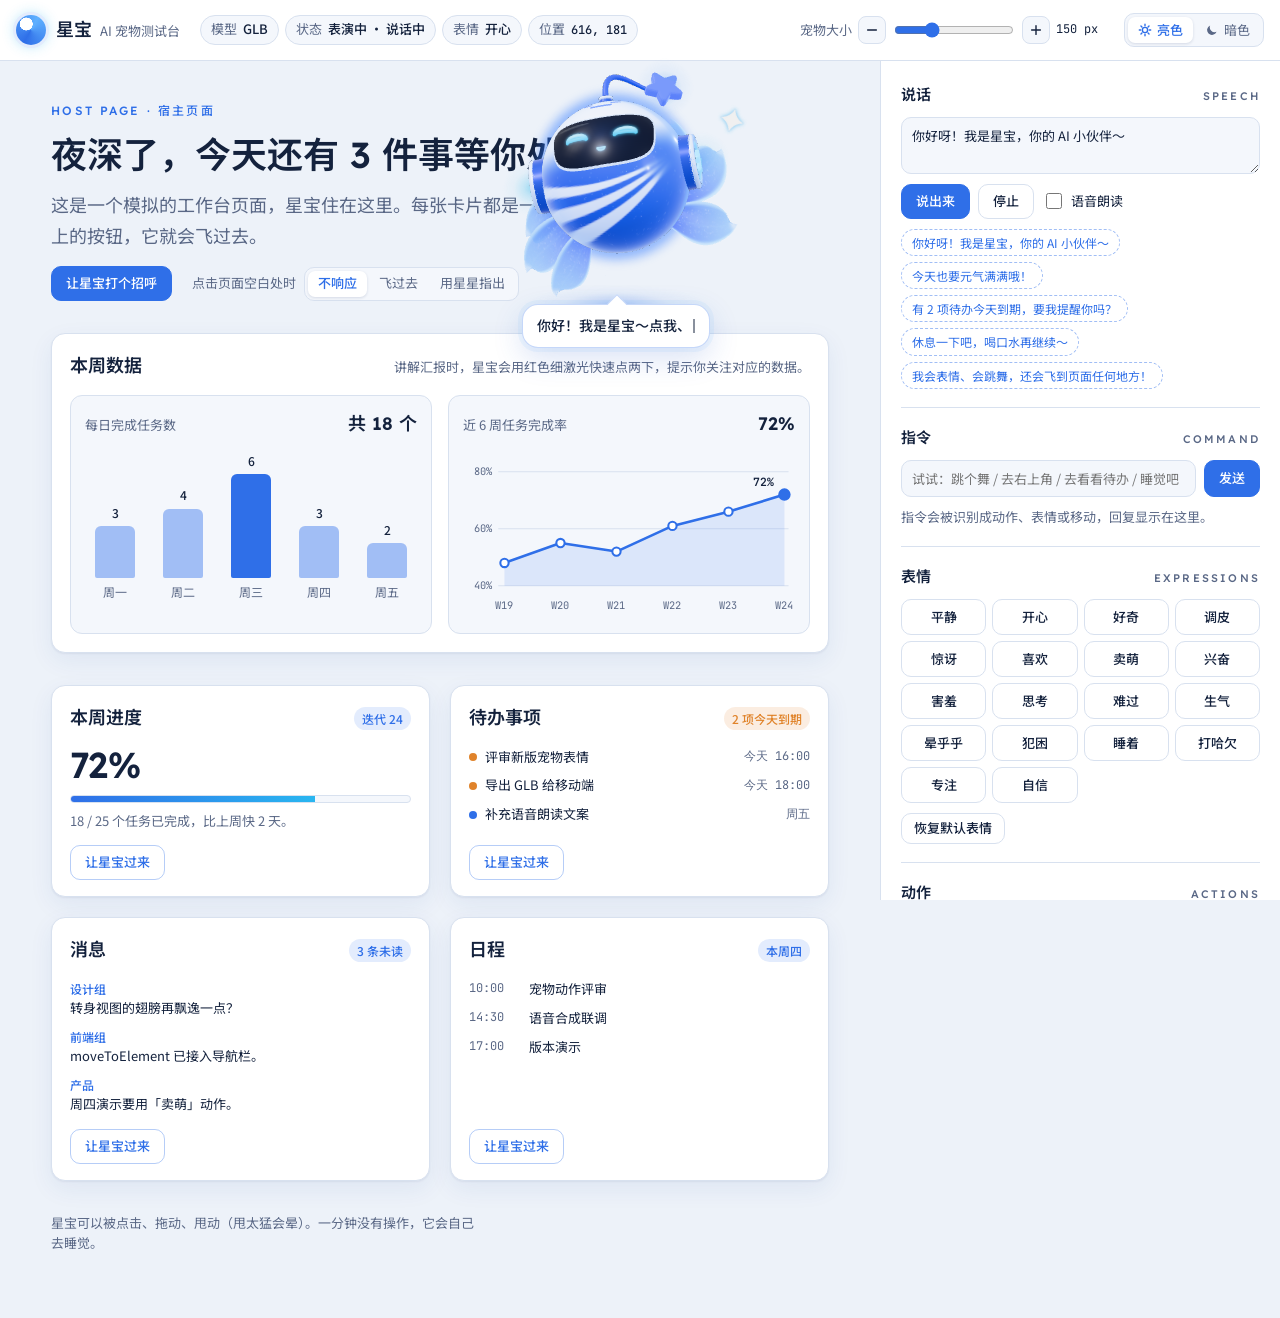
==== commit 3fa2e874: "Add files via upload" ====
--- a/xingbao/index.html
+++ b/xingbao/index.html
@@ -1,363 +1,361 @@
-<!doctype html>
-<html lang="zh-CN">
-  <head>
-    <meta charset="utf-8" />
-    <meta name="viewport" content="width=device-width, initial-scale=1, viewport-fit=cover" />
-    <title>星宝 AI 宠物测试台</title>
-    <meta name="claude:viewport-fit-sides" content="cover" />
-    <meta name="description" content="3D AI 宠物「星宝」的测试页面：表情、动作、说话、移动到页面指定位置、休息卖萌。" />
-    <link rel="preconnect" href="https://fonts.googleapis.com" />
-    <link rel="preconnect" href="https://fonts.gstatic.com" crossorigin />
-    <link
-      rel="stylesheet"
-      href="https://fonts.googleapis.com/css2?family=Lexend:wght@400;500;600;700&family=Noto+Sans+SC:wght@400;500;700&family=JetBrains+Mono:wght@400;500&display=swap"
-    />-
-    <script>
-      // 首屏绘制前应用上次选择的色调，避免闪烁
-      try {
-        var savedTheme = localStorage.getItem('xingbao.theme');
-        if (savedTheme) document.documentElement.dataset.theme = savedTheme;
-      } catch (e) {}
-    </script>
-    <script type="module" crossorigin src="./assets/main-CgFam5jr.js"></script>
-    <link rel="modulepreload" crossorigin href="./assets/AIPet-CK3-1L_o.js">
+<!doctype html>
+<html lang="zh-CN">
+  <head>
+    <meta charset="utf-8" />
+    <meta name="viewport" content="width=device-width, initial-scale=1, viewport-fit=cover" />
+    <title>星宝 AI 宠物测试台</title>
+    <meta name="claude:viewport-fit-sides" content="cover" />
+    <meta name="description" content="3D AI 宠物「星宝」的测试页面：表情、动作、说话、移动到页面指定位置、休息卖萌。" />
+    <link rel="preconnect" href="https://fonts.googleapis.com" />
+    <link rel="preconnect" href="https://fonts.gstatic.com" crossorigin />
+    <link
+      rel="stylesheet"
+      href="https://fonts.googleapis.com/css2?family=Lexend:wght@400;500;600;700&family=Noto+Sans+SC:wght@400;500;700&family=JetBrains+Mono:wght@400;500&display=swap"
+    />
+    <script>
+      // 首屏绘制前应用上次选择的色调，避免闪烁
+      try {
+        var savedTheme = localStorage.getItem('xingbao.theme');
+        if (savedTheme) document.documentElement.dataset.theme = savedTheme;
+      } catch (e) {}
+    </script>
+    <script type="module" crossorigin src="./assets/main-D22cg3D2.js"></script>
+    <link rel="modulepreload" crossorigin href="./assets/AIPet-Dw70PBBx.js">
     <link rel="stylesheet" crossorigin href="./assets/main-BY4blSDm.css">
-  </head>
-  <body>
-    <header class="topbar">
-      <div class="topbar-inner">
-        <div class="brand">
-          <span class="brand-mark" aria-hidden="true"></span>
-          <div class="brand-text">
-            <strong>星宝</strong>
-            <span>AI 宠物测试台</span>
-          </div>
-        </div>
-        <dl class="readout" aria-live="polite">
-          <div><dt>模型</dt><dd id="ro-source">加载中</dd></div>
-          <div><dt>状态</dt><dd id="ro-state">—</dd></div>
-          <div><dt>表情</dt><dd id="ro-expr">—</dd></div>
-          <div class="ro-pos"><dt>位置</dt><dd id="ro-pos">—</dd></div>
-        </dl>
-        <div class="toolbar" role="group" aria-label="显示设置">
-          <div class="size-ctl">
-            <span class="size-label" id="size-label">宠物大小</span>
-            <button type="button" class="icon-btn" id="size-dec" aria-label="缩小宠物">
-              <svg viewBox="0 0 16 16" aria-hidden="true"><path d="M3 8h10" /></svg>
-            </button>
-            <input type="range" id="size-range" min="80" max="320" step="10" value="150" aria-labelledby="size-label" />
-            <button type="button" class="icon-btn" id="size-inc" aria-label="放大宠物">
-              <svg viewBox="0 0 16 16" aria-hidden="true"><path d="M3 8h10M8 3v10" /></svg>
-            </button>
-            <output id="size-out" for="size-range">150 px</output>
-          </div>
-          <div class="seg-inline" id="theme-seg" role="radiogroup" aria-label="页面色调">
-            <button type="button" role="radio" aria-checked="true" data-theme-choice="light">
-              <svg viewBox="0 0 16 16" aria-hidden="true">
-                <circle cx="8" cy="8" r="3" />
-                <path d="M8 1.5v1.6M8 12.9v1.6M1.5 8h1.6M12.9 8h1.6M3.4 3.4l1.1 1.1M11.5 11.5l1.1 1.1M3.4 12.6l1.1-1.1M11.5 4.5l1.1-1.1" />
-              </svg>
-              亮色
-            </button>
-            <button type="button" role="radio" aria-checked="false" data-theme-choice="dark">
-              <svg viewBox="0 0 16 16" aria-hidden="true"><path d="M13.2 10.1A5.6 5.6 0 0 1 5.9 2.8a5.6 5.6 0 1 0 7.3 7.3z" /></svg>
-              暗色
-            </button>
-          </div>
-        </div>
-      </div>
-    </header>
-
-    <div class="shell">
-      <main class="host" id="host" aria-label="模拟业务页面（星宝的活动区域）">
-        <section class="greeting">
-          <p class="eyebrow">HOST PAGE · 宿主页面</p>
-          <h1 id="greeting-title">你好，今天还有 3 件事等你处理</h1>
-          <p class="lede">这是一个模拟的工作台页面，星宝住在这里。每张卡片都是一个落脚点，点卡片上的按钮，它就会飞过去。</p>
-          <div class="greeting-actions">
-            <button class="btn btn-primary" id="btn-greet" type="button">让星宝打个招呼</button>
-            <div class="click-mode">
-              <span id="click-mode-label">点击页面空白处时</span>
-              <div class="seg-inline" id="click-mode" role="radiogroup" aria-labelledby="click-mode-label">
-                <button type="button" role="radio" aria-checked="true" data-mode="none">不响应</button>
-                <button type="button" role="radio" aria-checked="false" data-mode="move">飞过去</button>
-                <button type="button" role="radio" aria-checked="false" data-mode="point">用星星指出</button>
-              </div>
-            </div>
-          </div>
-        </section>
-
-        <section class="board" id="dash" aria-labelledby="dash-title">
-          <header class="board-head">
-            <h2 id="dash-title">本周数据</h2>
-            <p class="muted">讲解汇报时，星宝会用红色细激光快速点两下，提示你关注对应的数据。</p>
-          </header>
-          <div class="board-grid">
-            <figure class="chart" id="chart-week">
-              <figcaption><span>每日完成任务数</span><b>共 18 个</b></figcaption>
-              <div class="bars" role="img" aria-label="周一 3 个，周二 4 个，周三 6 个，周四 3 个，周五 2 个">
-                  <div class="bar" id="bar-mon" style="--v: 3">
-                    <span class="bar-val">3</span><span class="bar-fill"></span><span class="bar-day">周一</span>
-                  </div>
-                  <div class="bar" id="bar-tue" style="--v: 4">
-                    <span class="bar-val">4</span><span class="bar-fill"></span><span class="bar-day">周二</span>
-                  </div>
-                  <div class="bar is-peak" id="bar-wed" style="--v: 6">
-                    <span class="bar-val">6</span><span class="bar-fill"></span><span class="bar-day">周三</span>
-                  </div>
-                  <div class="bar" id="bar-thu" style="--v: 3">
-                    <span class="bar-val">3</span><span class="bar-fill"></span><span class="bar-day">周四</span>
-                  </div>
-                  <div class="bar" id="bar-fri" style="--v: 2">
-                    <span class="bar-val">2</span><span class="bar-fill"></span><span class="bar-day">周五</span>
-                  </div>
-              </div>
-            </figure>
-            <figure class="chart" id="chart-trend">
-              <figcaption><span>近 6 周任务完成率</span><b>72%</b></figcaption>
-              <svg viewBox="0 0 320 162" role="img" aria-label="完成率从 W19 的 48% 升到 W24 的 72%，W21 小幅回落到 52%">
-                <g class="grid">
-                  <line x1="34" x2="314" y1="20" y2="20" />
-                  <line x1="34" x2="314" y1="75" y2="75" />
-                  <line x1="34" x2="314" y1="130" y2="130" />
-                </g>
-                <g class="ticks">
-                  <text x="28" y="23" text-anchor="end">80%</text>
-                  <text x="28" y="78" text-anchor="end">60%</text>
-                  <text x="28" y="133" text-anchor="end">40%</text>
-                </g>
-                <path class="area" d="M40 130 L40 108 L94 88.75 L148 97 L202 72.25 L256 58.5 L310 42 L310 130 Z" />
-                <polyline class="line" points="40,108 94,88.75 148,97 202,72.25 256,58.5 310,42" />
-                  <circle id="pt-w19" cx="40" cy="108" r="4" />
-                  <circle id="pt-w20" cx="94" cy="88.75" r="4" />
-                  <circle id="pt-w21" cx="148" cy="97" r="4" />
-                  <circle id="pt-w22" cx="202" cy="72.25" r="4" />
-                  <circle id="pt-w23" cx="256" cy="58.5" r="4" />
-                  <circle id="pt-w24" cx="310" cy="42" r="5" class="is-last" />
-                <text class="val" x="300" y="34" text-anchor="end">72%</text>
-                <g class="ticks">
-                    <text x="40" y="152" text-anchor="middle">W19</text>
-                    <text x="94" y="152" text-anchor="middle">W20</text>
-                    <text x="148" y="152" text-anchor="middle">W21</text>
-                    <text x="202" y="152" text-anchor="middle">W22</text>
-                    <text x="256" y="152" text-anchor="middle">W23</text>
-                    <text x="310" y="152" text-anchor="middle">W24</text>
-                </g>
-              </svg>
-            </figure>
-          </div>
-        </section>
-
-        <div class="spots">
-          <article class="spot" id="spot-progress" data-spot="本周进度">
-            <header>
-              <h2>本周进度</h2>
-              <span class="tag">迭代 24</span>
-            </header>
-            <div class="progress">
-              <div class="progress-num"><span>72</span>%</div>
-              <div class="progress-bar" role="progressbar" aria-valuenow="72" aria-valuemin="0" aria-valuemax="100" aria-label="本周进度">
-                <span style="width: 72%"></span>
-              </div>
-              <p class="muted">18 / 25 个任务已完成，比上周快 2 天。</p>
-            </div>
-            <button class="btn btn-ghost spot-call" type="button" data-placement="top-right">让星宝过来</button>
-          </article>
-
-          <article class="spot" id="spot-tasks" data-spot="待办事项">
-            <header>
-              <h2>待办事项</h2>
-              <span class="tag tag-warn">2 项今天到期</span>
-            </header>
-            <ul class="todo">
-              <li id="todo-due"><span class="dot dot-warn"></span>评审新版宠物表情<time>今天 16:00</time></li>
-              <li id="todo-glb"><span class="dot dot-warn"></span>导出 GLB 给移动端<time>今天 18:00</time></li>
-              <li id="todo-voice"><span class="dot"></span>补充语音朗读文案<time>周五</time></li>
-            </ul>
-            <button class="btn btn-ghost spot-call" type="button" data-placement="top">让星宝过来</button>
-          </article>
-
-          <article class="spot" id="spot-messages" data-spot="消息">
-            <header>
-              <h2>消息</h2>
-              <span class="tag">3 条未读</span>
-            </header>
-            <ul class="msgs">
-              <li><b>设计组</b>转身视图的翅膀再飘逸一点？</li>
-              <li><b>前端组</b>moveToElement 已接入导航栏。</li>
-              <li><b>产品</b>周四演示要用「卖萌」动作。</li>
-            </ul>
-            <button class="btn btn-ghost spot-call" type="button" data-placement="right">让星宝过来</button>
-          </article>
-
-          <article class="spot" id="spot-calendar" data-spot="日程">
-            <header>
-              <h2>日程</h2>
-              <span class="tag">本周四</span>
-            </header>
-            <ol class="agenda">
-              <li><time>10:00</time>宠物动作评审</li>
-              <li><time>14:30</time>语音合成联调</li>
-              <li><time>17:00</time>版本演示</li>
-            </ol>
-            <button class="btn btn-ghost spot-call" type="button" data-placement="left">让星宝过来</button>
-          </article>
-        </div>
-        <p class="footnote">星宝可以被点击、拖动、甩动（甩太猛会晕）。一分钟没有操作，它会自己去睡觉。</p>
-      </main>
-
-      <aside class="console" aria-label="控制台">
-        <section class="panel" aria-labelledby="h-talk">
-          <h2 class="panel-title" id="h-talk"><span>说话</span><small>SPEECH</small></h2>
-          <label class="sr-only" for="say-text">要说的话</label>
-          <textarea id="say-text" rows="2">你好呀！我是星宝，你的 AI 小伙伴～</textarea>
-          <div class="row">
-            <button class="btn btn-primary" id="btn-say" type="button">说出来</button>
-            <button class="btn" id="btn-stop" type="button">停止</button>
-            <label class="check"><input type="checkbox" id="opt-voice" />语音朗读</label>
-          </div>
-          <div class="chips" id="say-presets" aria-label="预设台词"></div>
-        </section>
-
-        <section class="panel" aria-labelledby="h-chat">
-          <h2 class="panel-title" id="h-chat"><span>指令</span><small>COMMAND</small></h2>
-          <form class="chat-form" id="chat-form" autocomplete="off">
-            <label class="sr-only" for="chat-input">对星宝说</label>
-            <input id="chat-input" type="text" placeholder="试试：跳个舞 / 去右上角 / 去看看待办 / 睡觉吧" />
-            <button class="btn btn-primary" type="submit">发送</button>
-          </form>
-          <ol class="chat-log" id="chat-log" aria-live="polite"></ol>
-        </section>
-
-        <section class="panel" aria-labelledby="h-expr">
-          <h2 class="panel-title" id="h-expr"><span>表情</span><small>EXPRESSIONS</small></h2>
-          <div class="grid grid-4" id="expr-grid"></div>
-          <button class="btn btn-small" id="btn-expr-reset" type="button">恢复默认表情</button>
-        </section>
-
-        <section class="panel" aria-labelledby="h-act">
-          <h2 class="panel-title" id="h-act"><span>动作</span><small>ACTIONS</small></h2>
-          <div class="grid grid-4" id="action-grid"></div>
-        </section>
-
-        <section class="panel" aria-labelledby="h-work">
-          <h2 class="panel-title" id="h-work"><span>工作 · 讲解 · 指示</span><small>WORK · REPORT · POINT</small></h2>
-
-          <div class="sub">
-            <h3 class="sub-title">努力工作、解决问题</h3>
-            <div class="row">
-              <button class="btn btn-primary" id="btn-work" type="button">开始工作</button>
-              <button class="btn" id="btn-work-fail" type="button" disabled>没解决</button>
-              <label class="check"><input type="checkbox" id="opt-work-progress" checked />面罩显示进度</label>
-            </div>
-            <p class="hint" id="work-status" aria-live="polite">进度到 100% 会自动完成，也可以随时点「完成工作」。</p>
-          </div>
-
-          <div class="sub">
-            <h3 class="sub-title">讲解汇报、解析数据</h3>
-            <div class="seg-inline" id="report-seg" role="radiogroup" aria-label="讲解内容">
-              <button type="button" role="radio" aria-checked="true" data-report="bar">本周数据</button>
-              <button type="button" role="radio" aria-checked="false" data-report="line">完成率趋势</button>
-              <button type="button" role="radio" aria-checked="false" data-report="list">待办要点</button>
-            </div>
-            <div class="row">
-              <button class="btn btn-primary" id="btn-present" type="button">开始讲解</button>
-              <button class="btn" id="btn-present-stop" type="button">停止</button>
-              <label class="check"><input type="checkbox" id="opt-present-voice" checked />语音播报</label>
-            </div>
-            <p class="hint">提到一个目标时，激光快速点两下后自动收起，讲解继续。</p>
-          </div>
-
-          <div class="sub">
-            <h3 class="sub-title">用星星指出位置</h3>
-            <div class="row point-row">
-              <label class="xy" for="point-x">x</label>
-              <input type="number" id="point-x" inputmode="numeric" />
-              <label class="xy" for="point-y">y</label>
-              <input type="number" id="point-y" inputmode="numeric" />
-              <button class="btn btn-primary" id="btn-point" type="button">指出这里</button>
-            </div>
-            <div class="row">
-              <button class="btn" id="btn-point-todo" type="button">指出到期待办</button>
-              <button class="btn" id="btn-point-progress" type="button">指出进度条</button>
-            </div>
-            <p class="hint">激光快速点两下后自动收起。也可以在左侧选择「用星星指出」，然后直接点页面。</p>
-          </div>
-        </section>
-
-        <section class="panel" aria-labelledby="h-move">
-          <h2 class="panel-title" id="h-move"><span>移动</span><small>MOVE TO</small></h2>
-          <div class="move-wrap">
-            <div class="pad" id="move-pad" aria-label="飞到页面区域"></div>
-            <div class="move-side">
-              <label class="field">
-                <span>落脚卡片</span>
-                <select id="spot-select"></select>
-              </label>
-              <label class="field">
-                <span>停靠位置</span>
-                <select id="placement-select">
-                  <option value="top">上方</option>
-                  <option value="top-right">右上角</option>
-                  <option value="right">右侧</option>
-                  <option value="left">左侧</option>
-                  <option value="bottom">下方</option>
-                  <option value="inside-top-right">卡片内</option>
-                </select>
-              </label>
-              <div class="row">
-                <button class="btn btn-primary" id="btn-go-spot" type="button">飞过去</button>
-                <button class="btn" id="btn-wander" type="button">随便逛逛</button>
-              </div>
-            </div>
-          </div>
-        </section>
-
-        <section class="panel" aria-labelledby="h-rest">
-          <h2 class="panel-title" id="h-rest"><span>休息</span><small>REST</small></h2>
-          <div class="row">
-            <button class="btn btn-primary" id="btn-rest" type="button">休息一下</button>
-            <button class="btn" id="btn-wake" type="button">叫醒它</button>
-          </div>
-          <label class="field field-range">
-            <span>无操作自动入睡 <output id="sleep-out">60 秒</output></span>
-            <input type="range" id="sleep-range" min="0" max="180" step="10" value="60" />
-          </label>
-        </section>
-
-        <section class="panel" aria-labelledby="h-view">
-          <h2 class="panel-title" id="h-view"><span>视角与行为</span><small>TURNAROUND</small></h2>
-          <div class="segmented" id="view-seg" role="radiogroup" aria-label="展示视角">
-            <button type="button" role="radio" aria-checked="true" data-view="front">正面</button>
-            <button type="button" role="radio" aria-checked="false" data-view="threeQuarter">3/4</button>
-            <button type="button" role="radio" aria-checked="false" data-view="side">侧面</button>
-            <button type="button" role="radio" aria-checked="false" data-view="back">背面</button>
-          </div>
-          <div class="toggles">
-            <label class="check"><input type="checkbox" id="opt-follow" checked />视线跟随鼠标</label>
-            <label class="check"><input type="checkbox" id="opt-auto" checked />自主行为（闲逛、发呆、犯困）</label>
-          </div>
-        </section>
-
-        <section class="panel" aria-labelledby="h-model">
-          <h2 class="panel-title" id="h-model"><span>模型</span><small>MODEL</small></h2>
-          <dl class="specs" id="model-specs">
-            <div><dt>来源</dt><dd id="spec-source">—</dd></div>
-            <div><dt>网格</dt><dd id="spec-meshes">—</dd></div>
-            <div><dt>三角面</dt><dd id="spec-tris">—</dd></div>
-            <div><dt>文件</dt><dd id="spec-url">—</dd></div>
-          </dl>
-          <button class="btn btn-small" id="btn-export" type="button">导出 GLB</button>
-        </section>
-
-        <section class="panel" aria-labelledby="h-log">
-          <h2 class="panel-title" id="h-log"><span>事件</span><small>EVENTS</small></h2>
-          <ol class="log" id="event-log"></ol>
-        </section>
-      </aside>
-    </div>
--
-  </body>
-</html>
+  </head>
+  <body>
+    <header class="topbar">
+      <div class="topbar-inner">
+        <div class="brand">
+          <span class="brand-mark" aria-hidden="true"></span>
+          <div class="brand-text">
+            <strong>星宝</strong>
+            <span>AI 宠物测试台</span>
+          </div>
+        </div>
+        <dl class="readout" aria-live="polite">
+          <div><dt>模型</dt><dd id="ro-source">加载中</dd></div>
+          <div><dt>状态</dt><dd id="ro-state">—</dd></div>
+          <div><dt>表情</dt><dd id="ro-expr">—</dd></div>
+          <div class="ro-pos"><dt>位置</dt><dd id="ro-pos">—</dd></div>
+        </dl>
+        <div class="toolbar" role="group" aria-label="显示设置">
+          <div class="size-ctl">
+            <span class="size-label" id="size-label">宠物大小</span>
+            <button type="button" class="icon-btn" id="size-dec" aria-label="缩小宠物">
+              <svg viewBox="0 0 16 16" aria-hidden="true"><path d="M3 8h10" /></svg>
+            </button>
+            <input type="range" id="size-range" min="80" max="320" step="10" value="150" aria-labelledby="size-label" />
+            <button type="button" class="icon-btn" id="size-inc" aria-label="放大宠物">
+              <svg viewBox="0 0 16 16" aria-hidden="true"><path d="M3 8h10M8 3v10" /></svg>
+            </button>
+            <output id="size-out" for="size-range">150 px</output>
+          </div>
+          <div class="seg-inline" id="theme-seg" role="radiogroup" aria-label="页面色调">
+            <button type="button" role="radio" aria-checked="true" data-theme-choice="light">
+              <svg viewBox="0 0 16 16" aria-hidden="true">
+                <circle cx="8" cy="8" r="3" />
+                <path d="M8 1.5v1.6M8 12.9v1.6M1.5 8h1.6M12.9 8h1.6M3.4 3.4l1.1 1.1M11.5 11.5l1.1 1.1M3.4 12.6l1.1-1.1M11.5 4.5l1.1-1.1" />
+              </svg>
+              亮色
+            </button>
+            <button type="button" role="radio" aria-checked="false" data-theme-choice="dark">
+              <svg viewBox="0 0 16 16" aria-hidden="true"><path d="M13.2 10.1A5.6 5.6 0 0 1 5.9 2.8a5.6 5.6 0 1 0 7.3 7.3z" /></svg>
+              暗色
+            </button>
+          </div>
+        </div>
+      </div>
+    </header>
+
+    <div class="shell">
+      <main class="host" id="host" aria-label="模拟业务页面（星宝的活动区域）">
+        <section class="greeting">
+          <p class="eyebrow">HOST PAGE · 宿主页面</p>
+          <h1 id="greeting-title">你好，今天还有 3 件事等你处理</h1>
+          <p class="lede">这是一个模拟的工作台页面，星宝住在这里。每张卡片都是一个落脚点，点卡片上的按钮，它就会飞过去。</p>
+          <div class="greeting-actions">
+            <button class="btn btn-primary" id="btn-greet" type="button">让星宝打个招呼</button>
+            <div class="click-mode">
+              <span id="click-mode-label">点击页面空白处时</span>
+              <div class="seg-inline" id="click-mode" role="radiogroup" aria-labelledby="click-mode-label">
+                <button type="button" role="radio" aria-checked="true" data-mode="none">不响应</button>
+                <button type="button" role="radio" aria-checked="false" data-mode="move">飞过去</button>
+                <button type="button" role="radio" aria-checked="false" data-mode="point">用星星指出</button>
+              </div>
+            </div>
+          </div>
+        </section>
+
+        <section class="board" id="dash" aria-labelledby="dash-title">
+          <header class="board-head">
+            <h2 id="dash-title">本周数据</h2>
+            <p class="muted">讲解汇报时，星宝会用红色细激光快速点两下，提示你关注对应的数据。</p>
+          </header>
+          <div class="board-grid">
+            <figure class="chart" id="chart-week">
+              <figcaption><span>每日完成任务数</span><b>共 18 个</b></figcaption>
+              <div class="bars" role="img" aria-label="周一 3 个，周二 4 个，周三 6 个，周四 3 个，周五 2 个">
+                  <div class="bar" id="bar-mon" style="--v: 3">
+                    <span class="bar-val">3</span><span class="bar-fill"></span><span class="bar-day">周一</span>
+                  </div>
+                  <div class="bar" id="bar-tue" style="--v: 4">
+                    <span class="bar-val">4</span><span class="bar-fill"></span><span class="bar-day">周二</span>
+                  </div>
+                  <div class="bar is-peak" id="bar-wed" style="--v: 6">
+                    <span class="bar-val">6</span><span class="bar-fill"></span><span class="bar-day">周三</span>
+                  </div>
+                  <div class="bar" id="bar-thu" style="--v: 3">
+                    <span class="bar-val">3</span><span class="bar-fill"></span><span class="bar-day">周四</span>
+                  </div>
+                  <div class="bar" id="bar-fri" style="--v: 2">
+                    <span class="bar-val">2</span><span class="bar-fill"></span><span class="bar-day">周五</span>
+                  </div>
+              </div>
+            </figure>
+            <figure class="chart" id="chart-trend">
+              <figcaption><span>近 6 周任务完成率</span><b>72%</b></figcaption>
+              <svg viewBox="0 0 320 162" role="img" aria-label="完成率从 W19 的 48% 升到 W24 的 72%，W21 小幅回落到 52%">
+                <g class="grid">
+                  <line x1="34" x2="314" y1="20" y2="20" />
+                  <line x1="34" x2="314" y1="75" y2="75" />
+                  <line x1="34" x2="314" y1="130" y2="130" />
+                </g>
+                <g class="ticks">
+                  <text x="28" y="23" text-anchor="end">80%</text>
+                  <text x="28" y="78" text-anchor="end">60%</text>
+                  <text x="28" y="133" text-anchor="end">40%</text>
+                </g>
+                <path class="area" d="M40 130 L40 108 L94 88.75 L148 97 L202 72.25 L256 58.5 L310 42 L310 130 Z" />
+                <polyline class="line" points="40,108 94,88.75 148,97 202,72.25 256,58.5 310,42" />
+                  <circle id="pt-w19" cx="40" cy="108" r="4" />
+                  <circle id="pt-w20" cx="94" cy="88.75" r="4" />
+                  <circle id="pt-w21" cx="148" cy="97" r="4" />
+                  <circle id="pt-w22" cx="202" cy="72.25" r="4" />
+                  <circle id="pt-w23" cx="256" cy="58.5" r="4" />
+                  <circle id="pt-w24" cx="310" cy="42" r="5" class="is-last" />
+                <text class="val" x="300" y="34" text-anchor="end">72%</text>
+                <g class="ticks">
+                    <text x="40" y="152" text-anchor="middle">W19</text>
+                    <text x="94" y="152" text-anchor="middle">W20</text>
+                    <text x="148" y="152" text-anchor="middle">W21</text>
+                    <text x="202" y="152" text-anchor="middle">W22</text>
+                    <text x="256" y="152" text-anchor="middle">W23</text>
+                    <text x="310" y="152" text-anchor="middle">W24</text>
+                </g>
+              </svg>
+            </figure>
+          </div>
+        </section>
+
+        <div class="spots">
+          <article class="spot" id="spot-progress" data-spot="本周进度">
+            <header>
+              <h2>本周进度</h2>
+              <span class="tag">迭代 24</span>
+            </header>
+            <div class="progress">
+              <div class="progress-num"><span>72</span>%</div>
+              <div class="progress-bar" role="progressbar" aria-valuenow="72" aria-valuemin="0" aria-valuemax="100" aria-label="本周进度">
+                <span style="width: 72%"></span>
+              </div>
+              <p class="muted">18 / 25 个任务已完成，比上周快 2 天。</p>
+            </div>
+            <button class="btn btn-ghost spot-call" type="button" data-placement="top-right">让星宝过来</button>
+          </article>
+
+          <article class="spot" id="spot-tasks" data-spot="待办事项">
+            <header>
+              <h2>待办事项</h2>
+              <span class="tag tag-warn">2 项今天到期</span>
+            </header>
+            <ul class="todo">
+              <li id="todo-due"><span class="dot dot-warn"></span>评审新版宠物表情<time>今天 16:00</time></li>
+              <li id="todo-glb"><span class="dot dot-warn"></span>导出 GLB 给移动端<time>今天 18:00</time></li>
+              <li id="todo-voice"><span class="dot"></span>补充语音朗读文案<time>周五</time></li>
+            </ul>
+            <button class="btn btn-ghost spot-call" type="button" data-placement="top">让星宝过来</button>
+          </article>
+
+          <article class="spot" id="spot-messages" data-spot="消息">
+            <header>
+              <h2>消息</h2>
+              <span class="tag">3 条未读</span>
+            </header>
+            <ul class="msgs">
+              <li><b>设计组</b>转身视图的翅膀再飘逸一点？</li>
+              <li><b>前端组</b>moveToElement 已接入导航栏。</li>
+              <li><b>产品</b>周四演示要用「卖萌」动作。</li>
+            </ul>
+            <button class="btn btn-ghost spot-call" type="button" data-placement="right">让星宝过来</button>
+          </article>
+
+          <article class="spot" id="spot-calendar" data-spot="日程">
+            <header>
+              <h2>日程</h2>
+              <span class="tag">本周四</span>
+            </header>
+            <ol class="agenda">
+              <li><time>10:00</time>宠物动作评审</li>
+              <li><time>14:30</time>语音合成联调</li>
+              <li><time>17:00</time>版本演示</li>
+            </ol>
+            <button class="btn btn-ghost spot-call" type="button" data-placement="left">让星宝过来</button>
+          </article>
+        </div>
+        <p class="footnote">星宝可以被点击、拖动、甩动（甩太猛会晕）。一分钟没有操作，它会自己去睡觉。</p>
+      </main>
+
+      <aside class="console" aria-label="控制台">
+        <section class="panel" aria-labelledby="h-talk">
+          <h2 class="panel-title" id="h-talk"><span>说话</span><small>SPEECH</small></h2>
+          <label class="sr-only" for="say-text">要说的话</label>
+          <textarea id="say-text" rows="2">你好呀！我是星宝，你的 AI 小伙伴～</textarea>
+          <div class="row">
+            <button class="btn btn-primary" id="btn-say" type="button">说出来</button>
+            <button class="btn" id="btn-stop" type="button">停止</button>
+            <label class="check"><input type="checkbox" id="opt-voice" />语音朗读</label>
+          </div>
+          <div class="chips" id="say-presets" aria-label="预设台词"></div>
+        </section>
+
+        <section class="panel" aria-labelledby="h-chat">
+          <h2 class="panel-title" id="h-chat"><span>指令</span><small>COMMAND</small></h2>
+          <form class="chat-form" id="chat-form" autocomplete="off">
+            <label class="sr-only" for="chat-input">对星宝说</label>
+            <input id="chat-input" type="text" placeholder="试试：跳个舞 / 去右上角 / 去看看待办 / 睡觉吧" />
+            <button class="btn btn-primary" type="submit">发送</button>
+          </form>
+          <ol class="chat-log" id="chat-log" aria-live="polite"></ol>
+        </section>
+
+        <section class="panel" aria-labelledby="h-expr">
+          <h2 class="panel-title" id="h-expr"><span>表情</span><small>EXPRESSIONS</small></h2>
+          <div class="grid grid-4" id="expr-grid"></div>
+          <button class="btn btn-small" id="btn-expr-reset" type="button">恢复默认表情</button>
+        </section>
+
+        <section class="panel" aria-labelledby="h-act">
+          <h2 class="panel-title" id="h-act"><span>动作</span><small>ACTIONS</small></h2>
+          <div class="grid grid-4" id="action-grid"></div>
+        </section>
+
+        <section class="panel" aria-labelledby="h-work">
+          <h2 class="panel-title" id="h-work"><span>工作 · 讲解 · 指示</span><small>WORK · REPORT · POINT</small></h2>
+
+          <div class="sub">
+            <h3 class="sub-title">努力工作、解决问题</h3>
+            <div class="row">
+              <button class="btn btn-primary" id="btn-work" type="button">开始工作</button>
+              <button class="btn" id="btn-work-fail" type="button" disabled>没解决</button>
+              <label class="check"><input type="checkbox" id="opt-work-progress" checked />面罩显示进度</label>
+            </div>
+            <p class="hint" id="work-status" aria-live="polite">进度到 100% 会自动完成，也可以随时点「完成工作」。</p>
+          </div>
+
+          <div class="sub">
+            <h3 class="sub-title">讲解汇报、解析数据</h3>
+            <div class="seg-inline" id="report-seg" role="radiogroup" aria-label="讲解内容">
+              <button type="button" role="radio" aria-checked="true" data-report="bar">本周数据</button>
+              <button type="button" role="radio" aria-checked="false" data-report="line">完成率趋势</button>
+              <button type="button" role="radio" aria-checked="false" data-report="list">待办要点</button>
+            </div>
+            <div class="row">
+              <button class="btn btn-primary" id="btn-present" type="button">开始讲解</button>
+              <button class="btn" id="btn-present-stop" type="button">停止</button>
+              <label class="check"><input type="checkbox" id="opt-present-voice" checked />语音播报</label>
+            </div>
+            <p class="hint">提到一个目标时，激光快速点两下后自动收起，讲解继续。</p>
+          </div>
+
+          <div class="sub">
+            <h3 class="sub-title">用星星指出位置</h3>
+            <div class="row point-row">
+              <label class="xy" for="point-x">x</label>
+              <input type="number" id="point-x" inputmode="numeric" />
+              <label class="xy" for="point-y">y</label>
+              <input type="number" id="point-y" inputmode="numeric" />
+              <button class="btn btn-primary" id="btn-point" type="button">指出这里</button>
+            </div>
+            <div class="row">
+              <button class="btn" id="btn-point-todo" type="button">指出到期待办</button>
+              <button class="btn" id="btn-point-progress" type="button">指出进度条</button>
+            </div>
+            <p class="hint">激光快速点两下后自动收起。也可以在左侧选择「用星星指出」，然后直接点页面。</p>
+          </div>
+        </section>
+
+        <section class="panel" aria-labelledby="h-move">
+          <h2 class="panel-title" id="h-move"><span>移动</span><small>MOVE TO</small></h2>
+          <div class="move-wrap">
+            <div class="pad" id="move-pad" aria-label="飞到页面区域"></div>
+            <div class="move-side">
+              <label class="field">
+                <span>落脚卡片</span>
+                <select id="spot-select"></select>
+              </label>
+              <label class="field">
+                <span>停靠位置</span>
+                <select id="placement-select">
+                  <option value="top">上方</option>
+                  <option value="top-right">右上角</option>
+                  <option value="right">右侧</option>
+                  <option value="left">左侧</option>
+                  <option value="bottom">下方</option>
+                  <option value="inside-top-right">卡片内</option>
+                </select>
+              </label>
+              <div class="row">
+                <button class="btn btn-primary" id="btn-go-spot" type="button">飞过去</button>
+                <button class="btn" id="btn-wander" type="button">随便逛逛</button>
+              </div>
+            </div>
+          </div>
+        </section>
+
+        <section class="panel" aria-labelledby="h-rest">
+          <h2 class="panel-title" id="h-rest"><span>休息</span><small>REST</small></h2>
+          <div class="row">
+            <button class="btn btn-primary" id="btn-rest" type="button">休息一下</button>
+            <button class="btn" id="btn-wake" type="button">叫醒它</button>
+          </div>
+          <label class="field field-range">
+            <span>无操作自动入睡 <output id="sleep-out">60 秒</output></span>
+            <input type="range" id="sleep-range" min="0" max="180" step="10" value="60" />
+          </label>
+        </section>
+
+        <section class="panel" aria-labelledby="h-view">
+          <h2 class="panel-title" id="h-view"><span>视角与行为</span><small>TURNAROUND</small></h2>
+          <div class="segmented" id="view-seg" role="radiogroup" aria-label="展示视角">
+            <button type="button" role="radio" aria-checked="true" data-view="front">正面</button>
+            <button type="button" role="radio" aria-checked="false" data-view="threeQuarter">3/4</button>
+            <button type="button" role="radio" aria-checked="false" data-view="side">侧面</button>
+            <button type="button" role="radio" aria-checked="false" data-view="back">背面</button>
+          </div>
+          <div class="toggles">
+            <label class="check"><input type="checkbox" id="opt-follow" checked />视线跟随鼠标</label>
+            <label class="check"><input type="checkbox" id="opt-auto" checked />自主行为（闲逛、发呆、犯困）</label>
+          </div>
+        </section>
+
+        <section class="panel" aria-labelledby="h-model">
+          <h2 class="panel-title" id="h-model"><span>模型</span><small>MODEL</small></h2>
+          <dl class="specs" id="model-specs">
+            <div><dt>来源</dt><dd id="spec-source">—</dd></div>
+            <div><dt>网格</dt><dd id="spec-meshes">—</dd></div>
+            <div><dt>三角面</dt><dd id="spec-tris">—</dd></div>
+            <div><dt>文件</dt><dd id="spec-url">—</dd></div>
+          </dl>
+          <button class="btn btn-small" id="btn-export" type="button">导出 GLB</button>
+        </section>
+
+        <section class="panel" aria-labelledby="h-log">
+          <h2 class="panel-title" id="h-log"><span>事件</span><small>EVENTS</small></h2>
+          <ol class="log" id="event-log"></ol>
+        </section>
+      </aside>
+    </div>
+
+  </body>
+</html>
